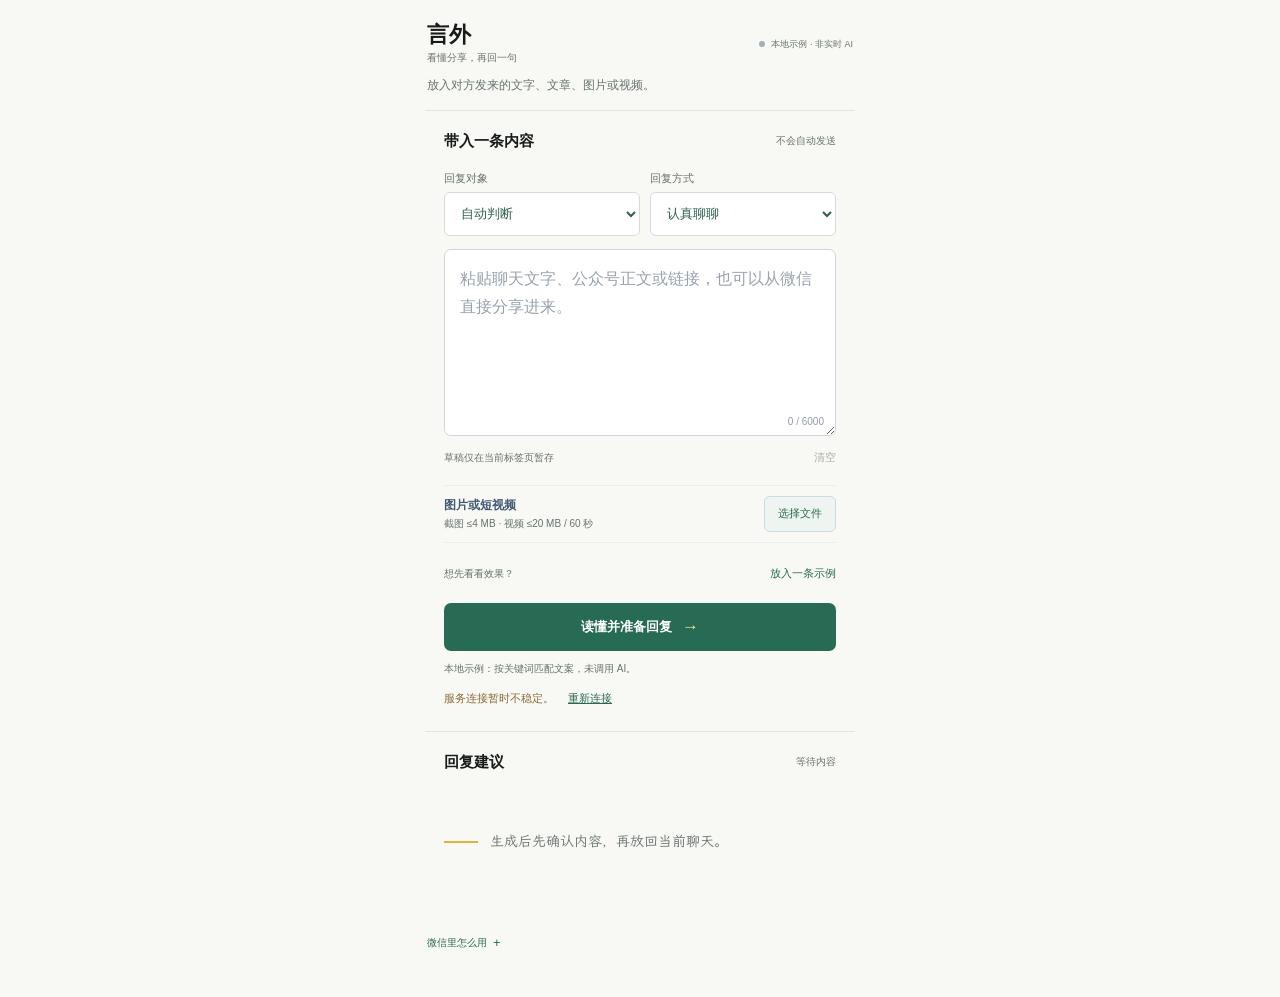
==== index.html @ ad481680 "Refresh public demo interface" ====
<!doctype html>
<html lang="zh-CN">
<head>
  <meta charset="utf-8">
  <meta name="viewport" content="width=device-width,initial-scale=1,viewport-fit=cover">
  <meta name="theme-color" content="#f8f8f4">
  <meta name="description" content="从微信分享文字、文章、图片或短视频，读懂内容，再写一段自然、有分寸的回复。">
  <title>言外 · 微信回复助手</title>
  <link rel="icon" href="data:image/svg+xml,%3Csvg xmlns='http://www.w3.org/2000/svg' viewBox='0 0 40 40'%3E%3Crect width='40' height='40' rx='8' fill='%23286b54'/%3E%3Cpath d='M8 9h24v17H19l-8 6v-6H8Z' fill='white'/%3E%3Cpath d='M13 14h14v2H13Zm0 6h9v2H13Z' fill='%23286b54'/%3E%3C/svg%3E">
  <link rel="stylesheet" href="./styles.css">
  <script src="./demo.js"></script>
  <script src="./app.js" defer></script>
</head>
<body>
  <a class="skip-link" href="#source-text">跳到内容输入</a>
  <main class="container">
    <section class="plugin-header" aria-labelledby="hero-title">
      <div class="brand">
        <div><h1 id="hero-title">言外</h1><p>看懂分享，再回一句</p></div>
      </div>
      <span id="mode-label"><i aria-hidden="true"></i>本地示例 · 非实时 AI</span>
    </section>
    <p class="plugin-lead">放入对方发来的文字、文章、图片或视频。</p>

    <ol class="workflow sr-only" aria-label="回复的三个步骤">
      <li id="step-input" aria-current="step"><span>1</span>放入内容</li>
      <li id="step-understand"><span>2</span>读懂重点</li>
      <li id="step-reply"><span>3</span>编辑发送</li>
    </ol>

    <section id="inbound-share" class="inbound-share" aria-labelledby="inbound-share-title" hidden>
      <div class="inbound-copy">
        <span class="inbound-kicker">来自系统分享</span>
        <h2 id="inbound-share-title">收到一段内容</h2>
        <p id="inbound-share-preview" class="inbound-preview"></p>
        <p id="inbound-share-note" class="inbound-note" role="status" aria-live="polite">尚未上传，也不会自动分析。</p>
      </div>
      <div class="inbound-actions">
        <button id="inbound-dismiss" type="button">保留当前内容</button>
        <button id="inbound-return" type="button">返回原应用</button>
        <button id="inbound-accept" class="inbound-primary" type="button">放入编辑区</button>
      </div>
    </section>

    <section class="workbench" aria-label="微信内容回复助手">
      <form id="translate-form" class="input-panel" novalidate>
        <div class="panel-heading">
          <div><span class="section-number">01</span><h2>带入一条内容</h2></div>
          <span class="tiny-label">不会自动发送</span>
        </div>

        <div class="preference-row">
          <label>回复对象
            <select id="recipient-select">
              <option value="auto">自动判断</option>
              <option value="mother">妈妈</option>
              <option value="father">爸爸</option>
              <option value="elder">其他长辈</option>
            </select>
          </label>
          <label>回复方式
            <select id="tone-select">
              <option value="warm">认真聊聊</option>
              <option value="brief">简短自然</option>
              <option value="boundary">温和有边界</option>
            </select>
          </label>
        </div>

        <label for="source-text" class="sr-only">微信中的文字、公众号正文或链接</label>
        <div class="source-wrap">
          <textarea id="source-text" rows="5" placeholder="粘贴聊天文字、公众号正文或链接，也可以从微信直接分享进来。" aria-describedby="source-counter"></textarea>
          <span id="source-counter" class="counter">0 / 6000</span>
        </div>
        <div class="draft-row"><span id="draft-status" role="status">草稿仅在当前标签页暂存</span><button id="clear-draft" type="button" disabled>清空</button></div>

        <div class="attachment-tools">
          <div><strong>图片或短视频</strong><span>截图 ≤4 MB · 视频 ≤20 MB / 60 秒</span></div>
          <label class="file-button" for="attachment-input">选择文件</label>
          <input id="attachment-input" type="file" accept="image/jpeg,image/png,image/webp,video/mp4,video/webm,video/quicktime,.jpg,.jpeg,.png,.webp,.mp4,.webm,.mov" aria-describedby="attachment-help">
          <p id="attachment-help" class="sr-only">可以选择一张图片，或一段 20 MB、60 秒以内的短视频。</p>
        </div>
        <div id="attachment-preview" class="attachment-preview" hidden>
          <div class="attachment-heading"><span id="attachment-name"></span><button id="remove-attachment" type="button" aria-label="移除附件">移除</button></div>
          <img id="attachment-image" alt="已选图片的本地预览" hidden>
          <video id="attachment-video" controls playsinline preload="metadata" aria-label="已选视频的本地预览" hidden></video>
          <p id="attachment-detail"></p>
        </div>
        <p id="media-note" class="media-note" role="status" hidden></p>

        <div class="example-row"><span>想先看看效果？</span><button id="try-example" type="button">放入一条示例</button></div>
        <div id="form-error" class="error-message" role="alert" hidden></div>
        <div class="generation-actions">
          <button id="translate-button" class="primary-button" type="submit"><span id="translate-button-text">读懂并准备回复</span><span aria-hidden="true">→</span></button>
          <button id="cancel-request" type="button" hidden>取消</button>
        </div>
        <p id="privacy-note" class="privacy-note">本地示例：按关键词匹配文案，未调用 AI。</p>
        <div id="mode-controls" class="mode-controls" hidden><label for="mode-select">生成方式</label><select id="mode-select"><option value="demo">本地示例</option><option value="live">真实 AI</option></select></div>
        <div id="init-error" class="connection-note" role="status" hidden><span>服务连接暂时不稳定。</span><button id="retry-init" type="button">重新连接</button></div>
      </form>

      <section id="result-card" class="output-panel" aria-labelledby="result-title" aria-busy="false">
        <div class="panel-heading">
          <div><span class="section-number">02</span><h2 id="result-title" tabindex="-1">回复建议</h2></div>
          <span id="result-status" class="tiny-label">等待内容</span>
        </div>
        <div id="empty-state" class="empty-state">
          <span class="empty-line" aria-hidden="true"></span>
          <p>生成后先确认内容，再放回当前聊天。</p>
        </div>
        <div id="loading-state" class="loading-state" role="status" hidden><span class="loading-dot" aria-hidden="true"></span><span id="loading-text">正在想一句合适的回应…</span></div>
        <div id="result-content" hidden>
          <div class="content-block"><h3>这段内容在说什么</h3><p id="content-summary"></p></div>
          <details id="content-evidence" class="content-evidence" hidden><summary>核对识别到的原文与画面</summary><div id="visual-evidence"><h4 id="visual-evidence-title">画面与文字</h4><p id="visual-summary"></p></div><div id="audio-evidence"><h4>视频中的话</h4><p id="audio-status"></p><p id="audio-transcript"></p></div><p id="evidence-coverage"></p></details>
          <div class="meaning-block"><h3>可能想和你聊什么</h3><ul id="possible-meanings"></ul><p class="tip-label">值得继续聊的方向</p><p id="reply-tip-text" class="reply-tip"></p></div>
          <div class="reply-label"><label for="reply-text">可以这样回</label><span>先改成自己的话</span></div>
          <textarea id="reply-text" rows="4" aria-label="可编辑的回复"></textarea>
          <div class="copy-row">
            <span id="copy-status" role="status"></span>
            <button id="wechat-reply" class="primary-button" type="button" aria-describedby="share-note" disabled hidden><span id="wechat-reply-text">去微信选人</span><span aria-hidden="true">↗</span></button>
            <button id="return-source" class="primary-button" type="button" hidden><span>复制并返回</span><span aria-hidden="true">↩</span></button>
            <button id="copy-reply" type="button" disabled><svg viewBox="0 0 18 18" aria-hidden="true"><rect x="6" y="5" width="9" height="11" rx="2"/><path d="M11 3H5a2 2 0 0 0-2 2v6"/></svg>复制回复</button>
            <button id="share-reply" type="button" aria-describedby="share-note" disabled hidden><svg viewBox="0 0 18 18" aria-hidden="true"><path d="M9 11V2m-3 3 3-3 3 3M4 8H3a1 1 0 0 0-1 1v6a1 1 0 0 0 1 1h12a1 1 0 0 0 1-1V9a1 1 0 0 0-1-1h-1"/></svg><span id="share-reply-text">系统分享</span></button>
          </div>
          <p id="share-note" class="share-note">当前浏览器不能直接选择微信联系人，可复制后回原聊天发送。</p>
          <p id="result-note" class="result-note"></p>
        </div>
        <div id="result-announcement" class="sr-only" aria-live="polite" aria-atomic="true"></div>
      </section>
    </section>

    <details id="wechat-guide" class="plugin-guide"><summary>微信里怎么用</summary><p>安卓可从微信的系统分享菜单或“处理所选文字”进入；也可粘贴文字、公众号正文，或选择保存的截图和短视频。生成后先确认和编辑，再复制返回原聊天。网页与个人主体不能自动读取好友、视频号卡片或代你发送。</p></details>
  </main>
</body>
</html>
---- styles.css ----
@font-face {
  font-family: WenKai;
  src: url('./assets/LXGWWenKai-Regular.woff2') format('woff2');
  font-display: swap;
}
@font-face {
  font-family: MaShan;
  src: url('./assets/MaShanZheng-Regular.woff2') format('woff2');
  font-display: swap;
}

:root {
  --paper: #ffffff;
  --canvas: #f8f8f4;
  --ink: #171c1a;
  --muted: #68746f;
  --blue: #286b54;
  --blue-soft: #eef5f1;
  --yellow: #e0b33d;
  --yellow-soft: #fff8e8;
  --coral: #c96f61;
  --line: #dfe5e1;
  --green: #286b54;
}

* { box-sizing: border-box; }
[hidden] { display: none !important; }
html { scroll-behavior: smooth; }
body {
  margin: 0;
  min-width: 320px;
  min-height: 100vh;
  background: var(--canvas);
  color: var(--ink);
  font-family: -apple-system, BlinkMacSystemFont, "Segoe UI", "PingFang SC", "Microsoft YaHei", sans-serif;
  letter-spacing: 0;
  -webkit-font-smoothing: antialiased;
}
button, select, textarea, input { font: inherit; }
button { border: 0; cursor: pointer; }
button:disabled, select:disabled, input:disabled { cursor: not-allowed; opacity: .55; }
a { color: inherit; }
p, h1, h2, h3, h4 { margin: 0; }
textarea { border: 0; }

.container { width: calc(100% - 24px); max-width: 430px; margin: 0 auto; padding: 18px 0 32px; }
.plugin-header {
  min-height: 58px;
  display: flex;
  align-items: center;
  justify-content: space-between;
  padding: 4px 2px 10px;
}
.brand {
  display: flex;
  align-items: center;
  color: var(--ink);
}
.brand h1 { font-size: 22px; line-height: 1; }
.brand p { margin-top: 5px; color: var(--muted); font-size: 10px; }
.plugin-lead { margin: 0 2px 14px; color: var(--muted); font-size: 12px; line-height: 1.65; }

.inbound-share {
  margin: 14px 0;
  padding: 16px;
  display: flex;
  align-items: center;
  justify-content: space-between;
  border: 1px solid #d7e0ec;
  border-left: 4px solid var(--yellow);
  border-radius: 7px;
  background: var(--paper);
}
.inbound-copy { min-width: 0; }
.inbound-kicker { color: var(--blue); font-size: 10px; font-weight: 600; }
.inbound-share h2 { margin-top: 3px; font: 400 18px/1.4 WenKai, sans-serif; }
.inbound-preview { margin-top: 5px; color: #52657c; font-size: 12px; line-height: 1.7; overflow-wrap: anywhere; display: -webkit-box; -webkit-box-orient: vertical; -webkit-line-clamp: 2; overflow: hidden; }
.inbound-note { margin-top: 3px; color: var(--muted); font-size: 10px; }
.inbound-actions { flex-shrink: 0; margin-left: 18px; display: flex; }
.inbound-actions button { min-height: 38px; padding: 0 11px; border: 1px solid #d8e0e8; border-radius: 6px; background: #fff; color: #587093; font-size: 11px; }
.inbound-actions button + button { margin-left: 7px; }
.inbound-actions .inbound-primary { border-color: var(--blue); background: var(--blue); color: #fff; }

.workbench { background: transparent; border-top: 1px solid var(--line); }
.input-panel, .output-panel { padding: 21px 19px; }
.output-panel { border-top: 1px solid var(--line); background: transparent; }
.panel-heading { display: flex; align-items: center; justify-content: space-between; margin-bottom: 20px; }
.panel-heading > div { display: flex; align-items: center; }
.section-number { display: none; }
.panel-heading h2 { color: var(--ink); font-size: 15px; font-weight: 700; }
.panel-heading h2:focus { outline: none; }
.tiny-label { color: var(--muted); font-size: 10px; }

.preference-row { margin-bottom: 13px; display: grid; grid-template-columns: 1fr 1fr; }
.preference-row label { color: var(--muted); font-size: 11px; }
.preference-row label + label { margin-left: 10px; }
select {
  width: 100%;
  min-height: 44px;
  margin-top: 6px;
  padding: 0 32px 0 12px;
  border: 1px solid #d4ded8;
  border-radius: 6px;
  background: #fff;
  color: #315e4e;
  font-size: 13px;
}
select:focus-visible, textarea:focus-visible, button:focus-visible, input:focus-visible, summary:focus-visible { outline: 3px solid #bed1ee; outline-offset: 2px; }

.source-wrap { position: relative; border: 1px solid #cfd9d4; border-radius: 7px; background: #fff; transition: border-color .16s, box-shadow .16s; }
.source-wrap:focus-within { border-color: #79a190; box-shadow: 0 0 0 3px #edf4f0; }
textarea { display: block; width: 100%; color: #1d2924; line-height: 1.75; font-size: 16px; resize: vertical; }
#source-text { min-height: 142px; padding: 15px 15px 30px; border-radius: 7px; background: transparent; }
textarea::placeholder { color: #98a2af; opacity: 1; }
#source-text:focus { outline: none; }
.source-wrap.invalid { border-color: #c96d61; }
.counter { position: absolute; right: 11px; bottom: 8px; color: #929ca8; font-size: 10px; font-variant-numeric: tabular-nums; pointer-events: none; }
.counter.over-limit { color: #b34f43; }
.draft-row { min-height: 30px; display: flex; align-items: center; justify-content: space-between; color: var(--muted); font-size: 10px; }
#clear-draft { min-height: 44px; padding: 5px 0 5px 12px; background: transparent; color: var(--muted); font-size: 11px; }

.attachment-tools { min-height: 58px; margin: 5px 0 9px; padding: 9px 0; display: flex; align-items: center; border-top: 1px solid #eceff1; border-bottom: 1px solid #eceff1; }
.attachment-tools > div { flex: 1; min-width: 0; }
.attachment-tools strong { display: block; color: #425a76; font-size: 12px; font-weight: 600; }
.attachment-tools span { display: block; margin-top: 3px; color: var(--muted); font-size: 10px; }
.file-button { flex-shrink: 0; min-height: 36px; padding: 0 13px; display: inline-flex; align-items: center; border: 1px solid #cfd9e4; border-radius: 6px; background: var(--blue-soft); color: var(--blue); font-size: 11px; cursor: pointer; }
#attachment-input { display: none; }
.attachment-preview { margin: 12px 0; padding: 10px; border: 1px solid var(--line); border-radius: 7px; background: #f9fafb; }
.attachment-heading { min-height: 30px; display: flex; align-items: center; }
#attachment-name { flex: 1; min-width: 0; font-size: 12px; overflow-wrap: anywhere; }
#remove-attachment { min-height: 44px; flex-shrink: 0; margin-left: 12px; padding: 5px; background: transparent; color: var(--muted); font-size: 11px; }
#attachment-image, #attachment-video { display: block; width: 100%; max-height: 260px; object-fit: contain; border-radius: 4px; background: #edf0f2; }
#attachment-detail { margin-top: 5px; color: var(--muted); font-size: 10px; }
.media-note { margin: 8px 0; padding: 9px 11px; border-left: 3px solid var(--yellow); background: var(--yellow-soft); color: #765f2d; font-size: 11px; line-height: 1.7; }
.example-row { min-height: 32px; margin-bottom: 7px; display: flex; align-items: center; justify-content: space-between; color: var(--muted); font-size: 10px; }
#try-example { min-height: 44px; padding: 6px 0 6px 12px; background: transparent; color: var(--blue); font-size: 11px; }
.error-message { margin-bottom: 10px; padding: 10px 12px; border-left: 3px solid var(--coral); background: #fff1ed; color: #9d493d; font-size: 12px; line-height: 1.6; }
.generation-actions { display: flex; }
.generation-actions .primary-button { flex: 1; }
.primary-button { min-height: 48px; display: inline-flex; align-items: center; justify-content: center; border-radius: 7px; background: var(--blue); color: #fff; font-size: 13px; font-weight: 600; }
.primary-button:hover:not(:disabled) { background: #205b47; }
.primary-button > span:last-child { margin-left: 10px; color: #ffe293; font-size: 17px; }
#cancel-request { flex-shrink: 0; margin-left: 8px; padding: 0 14px; border: 1px solid #d9e0e8; border-radius: 6px; background: #f1f4f7; color: #596e86; font-size: 11px; }
.privacy-note { margin-top: 9px; color: var(--muted); font-size: 10px; line-height: 1.7; }
.mode-controls { margin-top: 10px; display: flex; align-items: center; justify-content: space-between; color: var(--muted); font-size: 11px; }
.mode-controls select { width: 148px; margin: 0; }
.connection-note { margin-top: 10px; display: flex; align-items: center; color: #8a6a35; font-size: 11px; }
.connection-note button { margin-left: 10px; padding: 4px; background: transparent; color: var(--blue); text-decoration: underline; }

.empty-state { min-height: 100px; display: flex; align-items: center; color: var(--muted); }
.empty-line { width: 34px; height: 2px; margin-right: 12px; background: var(--yellow); }
.empty-state p { font: 400 14px/1.7 WenKai, sans-serif; }
.loading-state { min-height: 72px; display: flex; align-items: center; color: var(--muted); font-size: 12px; }
.loading-dot { width: 8px; height: 8px; margin-right: 9px; border-radius: 50%; background: var(--yellow); animation: breathe 1.1s ease infinite; }
.content-block { margin-bottom: 16px; padding: 14px 15px; border-left: 3px solid #a9bdd9; background: var(--blue-soft); }
.content-block h3, .meaning-block h3 { margin-bottom: 7px; color: #516780; font-size: 11px; font-weight: 600; }
#content-summary { font-size: 14px; line-height: 1.8; white-space: pre-wrap; overflow-wrap: anywhere; }
.content-evidence { margin: -2px 0 17px; color: #5e7188; font-size: 11px; }
.content-evidence summary { min-height: 40px; display: flex; align-items: center; color: var(--blue); cursor: pointer; }
.content-evidence summary:before { content: "+"; width: 18px; margin-right: 4px; font-size: 15px; }
.content-evidence[open] summary:before { content: "−"; }
.content-evidence h4 { margin: 8px 0 4px; color: var(--muted); font-size: 10px; font-weight: 600; }
.content-evidence p { white-space: pre-wrap; overflow-wrap: anywhere; line-height: 1.8; }
#visual-summary, #audio-transcript { max-height: 260px; overflow: auto; }
#audio-status, #evidence-coverage { color: var(--muted); font-size: 10px; }
#evidence-coverage { margin-top: 7px; }
.meaning-block { margin-bottom: 20px; }
.meaning-block ul { margin: 0; padding-left: 17px; color: #4d627a; font-size: 13px; line-height: 1.85; }
.meaning-block li + li { margin-top: 3px; }
.meaning-block li::marker { color: var(--coral); }
.tip-label { margin-top: 13px; color: #8b6a31; font-size: 10px; font-weight: 600; }
.reply-tip { margin-top: 4px; color: var(--muted); font-size: 11px; line-height: 1.7; }
.reply-label { margin-bottom: 8px; display: flex; align-items: center; justify-content: space-between; }
.reply-label label { color: #355477; font-size: 13px; font-weight: 650; }
.reply-label span { color: var(--muted); font-size: 10px; }
#result-content:not([hidden]) { display: flex; flex-direction: column; }
.reply-label { order: 1; }
#reply-text { order: 2; min-height: 126px; padding: 14px 15px; border: 1px solid #9fbbae; border-radius: 7px; background: #fff; }
.copy-row { order: 3; }
.share-note { order: 4; }
.content-block { order: 5; margin-top: 22px; }
.content-evidence { order: 6; }
.meaning-block { order: 7; }
.result-note { order: 8; }
.copy-row { margin-top: 11px; display: flex; flex-wrap: wrap; justify-content: flex-end; }
.copy-row button + button { margin-left: 8px; }
.copy-row .primary-button { flex-basis: 100%; margin-bottom: 8px; }
.copy-row .primary-button > span { color: inherit; font-size: 12px; }
#copy-status { flex-basis: 100%; margin-bottom: 7px; color: var(--green); font-size: 10px; line-height: 1.6; overflow-wrap: anywhere; }
#copy-status:empty { display: none; }
#copy-reply, #share-reply { min-height: 44px; padding: 0 14px; display: inline-flex; align-items: center; justify-content: center; border: 1px solid #d3dce6; border-radius: 6px; font-size: 11px; }
#copy-reply { border-color: #ead189; background: #ffe7a2; color: #604b1e; }
#share-reply { background: #f2f6fb; color: var(--blue); }
#copy-reply svg, #share-reply svg { width: 16px; height: 16px; margin-right: 7px; fill: none; stroke: currentColor; stroke-width: 1.3; }
.share-note { margin-top: 9px; color: var(--muted); font-size: 10px; line-height: 1.7; }
.result-note { margin-top: 11px; padding-top: 10px; border-top: 1px solid #e8ebee; color: var(--muted); font-size: 10px; line-height: 1.7; }

#mode-label { min-height: 34px; display: inline-flex; align-items: center; margin-left: 12px; color: var(--muted); font-size: 9px; white-space: nowrap; }
#mode-label i { width: 6px; height: 6px; margin-right: 6px; border-radius: 50%; background: #a5b0b6; }
.plugin-guide { margin: 8px 2px 0; color: var(--muted); font-size: 10px; }
#wechat-guide summary { min-height: 44px; display: flex; align-items: center; color: var(--blue); cursor: pointer; list-style: none; }
#wechat-guide summary:after { content: "+"; margin-left: 6px; font-size: 13px; }
#wechat-guide[open] summary:after { content: "−"; }
#wechat-guide p { padding: 0 0 8px; line-height: 1.8; }
summary::-webkit-details-marker { display: none; }

.skip-link { position: fixed; top: -80px; left: 14px; z-index: 20; padding: 10px 14px; border-radius: 6px; background: var(--blue); color: #fff; text-decoration: none; }
.skip-link:focus { top: 12px; }
.sr-only { position: absolute; width: 1px; height: 1px; padding: 0; margin: -1px; overflow: hidden; clip: rect(0,0,0,0); border: 0; white-space: nowrap; }

body[data-host="android"] { background: var(--paper); }
body[data-host="android"] .workflow,
body[data-host="android"] .draft-row,
body[data-host="android"] .example-row,
body[data-host="android"] .preference-row,
body[data-host="android"] .mode-controls,
body[data-host="android"] .empty-state { display: none; }
body[data-host="android"] main.container { width: 100%; max-width: 430px; padding: 8px 10px 24px; }
body[data-host="android"] .workbench { border: 0; border-radius: 0; }
body[data-host="android"] .input-panel,
body[data-host="android"] .output-panel { padding: 17px 12px; }
body[data-host="android"] .inbound-share { margin: 0 0 8px; }
body[data-host="android"] #source-text { min-height: 104px; }
body[data-host="android"] .attachment-tools { margin-top: 8px; }
body[data-host="android"] .privacy-note { margin-top: 7px; }

@keyframes breathe { 50% { opacity: .35; transform: scale(.8); } }

@media (max-width: 650px) {
  .container { width: calc(100% - 24px); }
  .brand-seal { width: 31px; height: 31px; font-size: 19px; }
  .inbound-share { align-items: stretch; flex-direction: column; }
  .inbound-actions { margin: 12px 0 0; display: grid; grid-template-columns: 1fr 1fr; }
  .inbound-actions button + button { margin-left: 7px; }
  .inbound-actions .inbound-primary { grid-column: 1 / -1; grid-row: 1; margin: 0 0 7px; }
  .panel-heading { margin-bottom: 16px; }
  .preference-row label + label { margin-left: 8px; }
  .attachment-tools span { max-width: 210px; }
  .empty-state { min-height: 82px; }
  body[data-host="android"] .generation-actions,
  body[data-host="android"] .copy-row {
    position: sticky;
    bottom: 0;
    z-index: 4;
    margin-right: -2px;
    margin-left: -2px;
    padding: 9px 2px calc(10px + env(safe-area-inset-bottom));
    border-top: 1px solid #e9ecef;
    background: var(--paper);
  }
  body[data-host="android"] .copy-row { background: #fbfcfe; }
}

@media (max-width: 420px) {
  .preference-row { grid-template-columns: 1fr; }
  .preference-row label + label { margin: 8px 0 0; }
}

@media (max-width: 360px) {
  .container { width: calc(100% - 18px); }
  .input-panel, .output-panel { padding: 18px 14px; }
  .tiny-label { display: none; }
  .attachment-tools span { max-width: 185px; }
}

@media (prefers-reduced-motion: reduce) {
  html { scroll-behavior: auto; }
  *, *:before, *:after { animation: none !important; transition: none !important; }
}
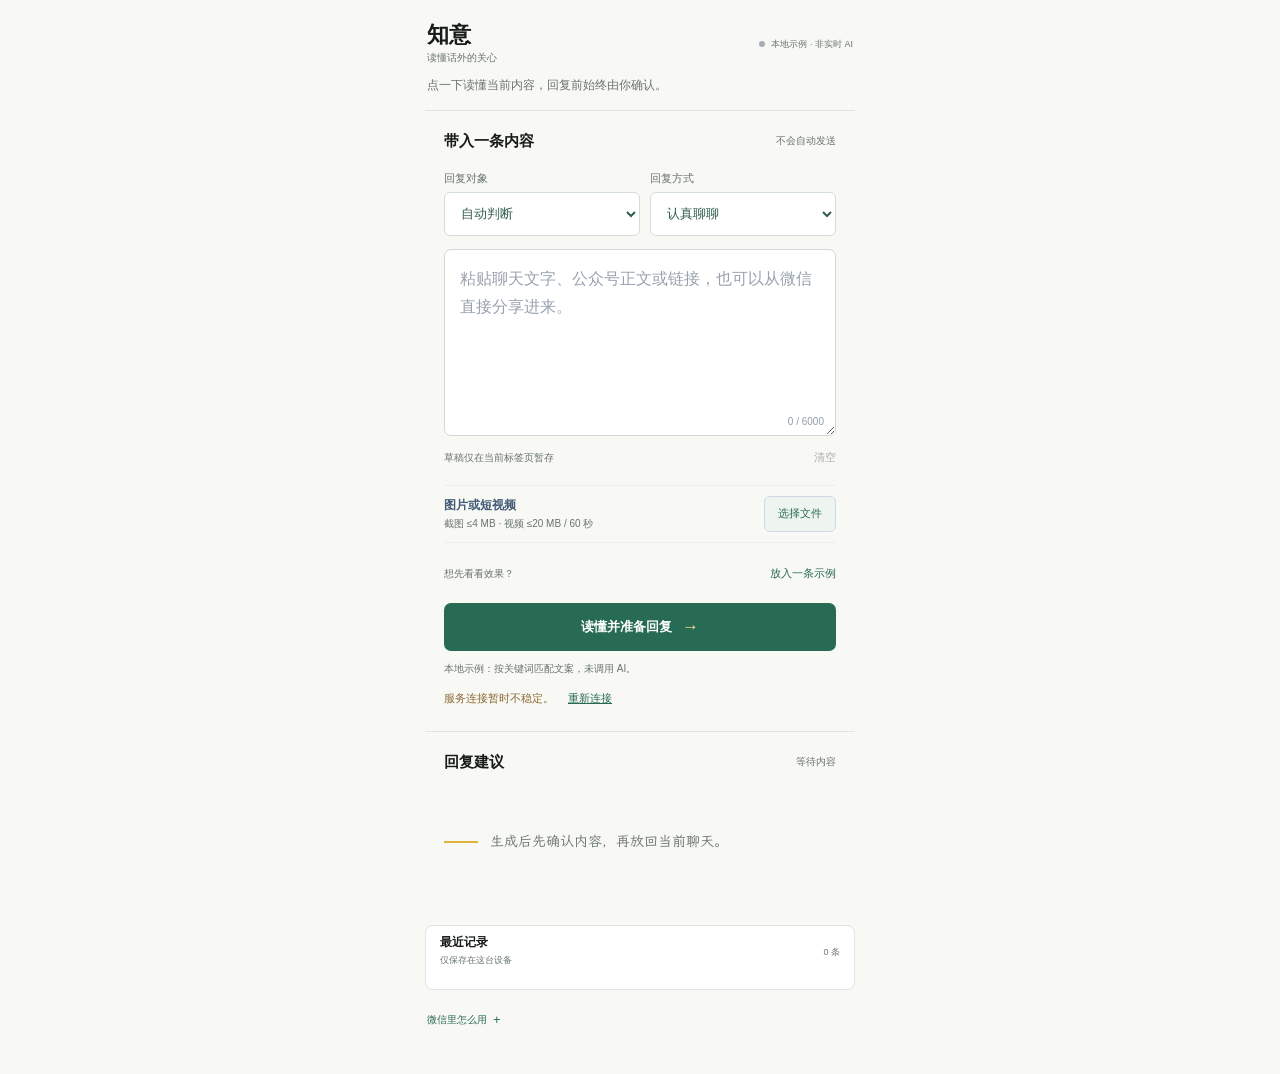
==== commit f6368b80: "Update public demo for 知意" ====
--- a/index.html
+++ b/index.html
@@ -5,10 +5,11 @@
   <meta name="viewport" content="width=device-width,initial-scale=1,viewport-fit=cover">
   <meta name="theme-color" content="#f8f8f4">
   <meta name="description" content="从微信分享文字、文章、图片或短视频，读懂内容，再写一段自然、有分寸的回复。">
-  <title>言外 · 微信回复助手</title>
+  <title>知意 · 微信沟通助手</title>
   <link rel="icon" href="data:image/svg+xml,%3Csvg xmlns='http://www.w3.org/2000/svg' viewBox='0 0 40 40'%3E%3Crect width='40' height='40' rx='8' fill='%23286b54'/%3E%3Cpath d='M8 9h24v17H19l-8 6v-6H8Z' fill='white'/%3E%3Cpath d='M13 14h14v2H13Zm0 6h9v2H13Z' fill='%23286b54'/%3E%3C/svg%3E">
   <link rel="stylesheet" href="./styles.css">
   <script src="./demo.js"></script>
+  <script src="./history.js"></script>
   <script src="./app.js" defer></script>
 </head>
 <body>
@@ -16,11 +17,11 @@
   <main class="container">
     <section class="plugin-header" aria-labelledby="hero-title">
       <div class="brand">
-        <div><h1 id="hero-title">言外</h1><p>看懂分享，再回一句</p></div>
+        <div><h1 id="hero-title">知意</h1><p>读懂话外的关心</p></div>
       </div>
       <span id="mode-label"><i aria-hidden="true"></i>本地示例 · 非实时 AI</span>
     </section>
-    <p class="plugin-lead">放入对方发来的文字、文章、图片或视频。</p>
+    <p class="plugin-lead">点一下读懂当前内容，回复前始终由你确认。</p>
 
     <ol class="workflow sr-only" aria-label="回复的三个步骤">
       <li id="step-input" aria-current="step"><span>1</span>放入内容</li>
@@ -129,6 +130,13 @@
       </section>
     </section>
 
+    <details id="history-panel" class="history-panel">
+      <summary><span><strong>最近记录</strong><small>仅保存在这台设备</small></span><span id="history-count">0 条</span></summary>
+      <p id="history-empty" class="history-empty">生成回复后会保留最近 20 条；不保存附件、截图或识别全文。</p>
+      <ol id="history-list" class="history-list"></ol>
+      <button id="clear-history" class="clear-history" type="button" disabled>清空记录</button>
+    </details>
+
     <details id="wechat-guide" class="plugin-guide"><summary>微信里怎么用</summary><p>安卓可从微信的系统分享菜单或“处理所选文字”进入；也可粘贴文字、公众号正文，或选择保存的截图和短视频。生成后先确认和编辑，再复制返回原聊天。网页与个人主体不能自动读取好友、视频号卡片或代你发送。</p></details>
   </main>
 </body>
--- a/styles.css
+++ b/styles.css
@@ -195,6 +195,20 @@
 .share-note { margin-top: 9px; color: var(--muted); font-size: 10px; line-height: 1.7; }
 .result-note { margin-top: 11px; padding-top: 10px; border-top: 1px solid #e8ebee; color: var(--muted); font-size: 10px; line-height: 1.7; }
 
+.history-panel { margin-top: 12px; padding: 0 14px 13px; border: 1px solid var(--line); border-radius: 8px; background: #fff; }
+.history-panel summary { min-height: 50px; display: flex; align-items: center; justify-content: space-between; color: var(--ink); cursor: pointer; list-style: none; }
+.history-panel summary > span:first-child { display: flex; flex-direction: column; }
+.history-panel summary strong { font-size: 12px; }
+.history-panel summary small, #history-count { margin-top: 3px; color: var(--muted); font-size: 9px; }
+.history-empty { padding: 3px 0 10px; color: var(--muted); font-size: 10px; line-height: 1.7; }
+.history-list { padding: 0; list-style: none; }
+.history-item { padding: 10px 0; border-top: 1px solid #edf0f2; }
+.history-meta { display: flex; justify-content: space-between; color: var(--muted); font-size: 9px; }
+.history-source { margin: 5px 0 3px; color: var(--ink); font-size: 11px; line-height: 1.55; }
+.history-reply { color: var(--muted); font-size: 10px; line-height: 1.55; }
+.history-open, .clear-history { min-height: 38px; margin-top: 8px; padding: 0 12px; border: 1px solid #d3dce6; border-radius: 6px; background: #f7f9fb; color: var(--blue); font-size: 10px; }
+.clear-history { color: var(--muted); }
+
 #mode-label { min-height: 34px; display: inline-flex; align-items: center; margin-left: 12px; color: var(--muted); font-size: 9px; white-space: nowrap; }
 #mode-label i { width: 6px; height: 6px; margin-right: 6px; border-radius: 50%; background: #a5b0b6; }
 .plugin-guide { margin: 8px 2px 0; color: var(--muted); font-size: 10px; }
@@ -223,6 +237,7 @@
 body[data-host="android"] #source-text { min-height: 104px; }
 body[data-host="android"] .attachment-tools { margin-top: 8px; }
 body[data-host="android"] .privacy-note { margin-top: 7px; }
+body[data-host="android"] .history-panel { margin: 8px 0 0; }
 
 @keyframes breathe { 50% { opacity: .35; transform: scale(.8); } }
 
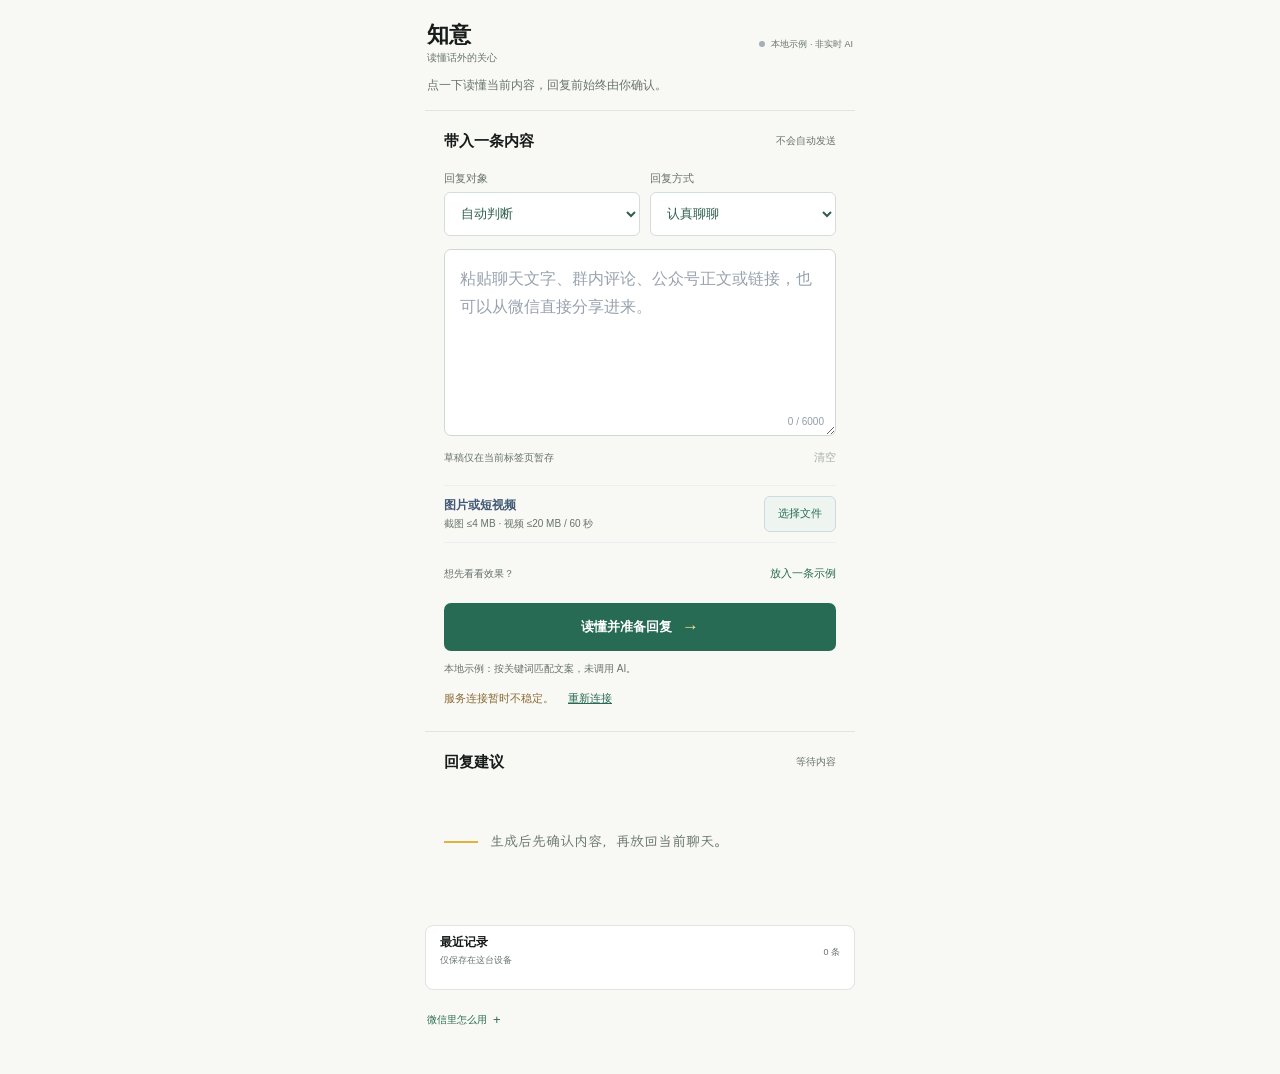
==== commit b1d37b9f: "Mention group context in demo input" ====
--- a/index.html
+++ b/index.html
@@ -70,7 +70,7 @@
 
         <label for="source-text" class="sr-only">微信中的文字、公众号正文或链接</label>
         <div class="source-wrap">
-          <textarea id="source-text" rows="5" placeholder="粘贴聊天文字、公众号正文或链接，也可以从微信直接分享进来。" aria-describedby="source-counter"></textarea>
+          <textarea id="source-text" rows="5" placeholder="粘贴聊天文字、群内评论、公众号正文或链接，也可以从微信直接分享进来。" aria-describedby="source-counter"></textarea>
           <span id="source-counter" class="counter">0 / 6000</span>
         </div>
         <div class="draft-row"><span id="draft-status" role="status">草稿仅在当前标签页暂存</span><button id="clear-draft" type="button" disabled>清空</button></div>
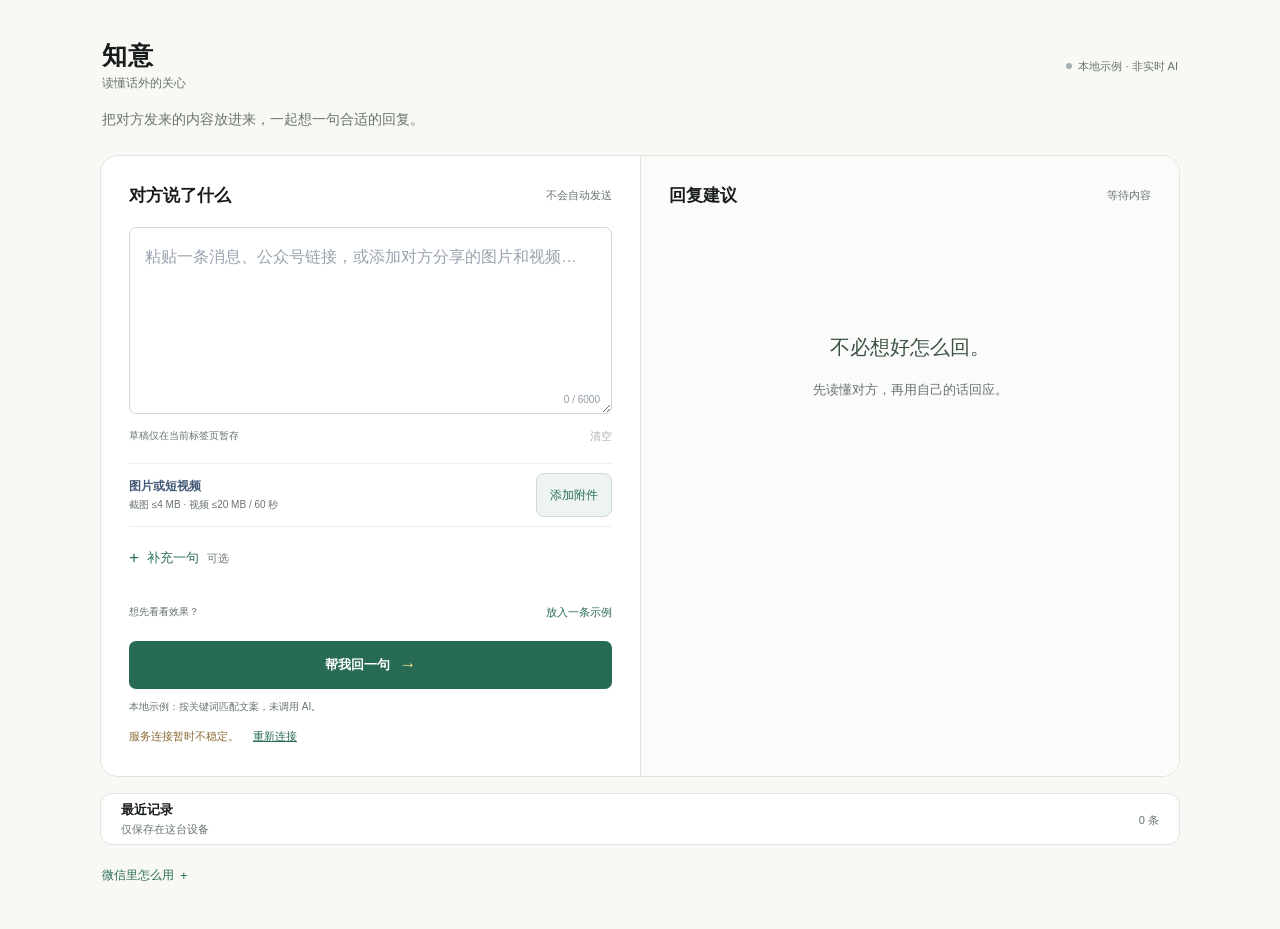
==== commit 6ad06ed8: "Simplify replies and adapt the workspace to desktop and mobile" ====
--- a/index.html
+++ b/index.html
@@ -21,7 +21,7 @@
       </div>
       <span id="mode-label"><i aria-hidden="true"></i>本地示例 · 非实时 AI</span>
     </section>
-    <p class="plugin-lead">点一下读懂当前内容，回复前始终由你确认。</p>
+    <p class="plugin-lead">把对方发来的内容放进来，一起想一句合适的回复。</p>
 
     <ol class="workflow sr-only" aria-label="回复的三个步骤">
       <li id="step-input" aria-current="step"><span>1</span>放入内容</li>
@@ -46,38 +46,20 @@
     <section class="workbench" aria-label="微信内容回复助手">
       <form id="translate-form" class="input-panel" novalidate>
         <div class="panel-heading">
-          <div><span class="section-number">01</span><h2>带入一条内容</h2></div>
+          <div><span class="section-number">01</span><h2>对方说了什么</h2></div>
           <span class="tiny-label">不会自动发送</span>
-        </div>
-
-        <div class="preference-row">
-          <label>回复对象
-            <select id="recipient-select">
-              <option value="auto">自动判断</option>
-              <option value="mother">妈妈</option>
-              <option value="father">爸爸</option>
-              <option value="elder">其他长辈</option>
-            </select>
-          </label>
-          <label>回复方式
-            <select id="tone-select">
-              <option value="warm">认真聊聊</option>
-              <option value="brief">简短自然</option>
-              <option value="boundary">温和有边界</option>
-            </select>
-          </label>
         </div>
 
         <label for="source-text" class="sr-only">微信中的文字、公众号正文或链接</label>
         <div class="source-wrap">
-          <textarea id="source-text" rows="5" placeholder="粘贴聊天文字、群内评论、公众号正文或链接，也可以从微信直接分享进来。" aria-describedby="source-counter"></textarea>
+          <textarea id="source-text" rows="5" placeholder="粘贴一条消息、公众号链接，或添加对方分享的图片和视频…" aria-describedby="source-counter"></textarea>
           <span id="source-counter" class="counter">0 / 6000</span>
         </div>
         <div class="draft-row"><span id="draft-status" role="status">草稿仅在当前标签页暂存</span><button id="clear-draft" type="button" disabled>清空</button></div>
 
         <div class="attachment-tools">
           <div><strong>图片或短视频</strong><span>截图 ≤4 MB · 视频 ≤20 MB / 60 秒</span></div>
-          <label class="file-button" for="attachment-input">选择文件</label>
+          <button class="file-button" id="choose-attachment" type="button">添加附件</button>
           <input id="attachment-input" type="file" accept="image/jpeg,image/png,image/webp,video/mp4,video/webm,video/quicktime,.jpg,.jpeg,.png,.webp,.mp4,.webm,.mov" aria-describedby="attachment-help">
           <p id="attachment-help" class="sr-only">可以选择一张图片，或一段 20 MB、60 秒以内的短视频。</p>
         </div>
@@ -89,10 +71,17 @@
         </div>
         <p id="media-note" class="media-note" role="status" hidden></p>
 
+        <details id="context-panel" class="context-panel">
+          <summary>补充一句<span>可选</span></summary>
+          <label class="sr-only" for="reply-context">补充关系、近况或表达偏好</label>
+          <textarea id="reply-context" rows="2" maxlength="400" placeholder="比如：这是妈妈发来的，回短一点。或：这周没空，想婉拒。" aria-describedby="context-help context-counter"></textarea>
+          <div class="context-footer"><p id="context-help">不用选分类，直接说你的想法。</p><span id="context-counter">0 / 200</span></div>
+        </details>
+
         <div class="example-row"><span>想先看看效果？</span><button id="try-example" type="button">放入一条示例</button></div>
         <div id="form-error" class="error-message" role="alert" hidden></div>
         <div class="generation-actions">
-          <button id="translate-button" class="primary-button" type="submit"><span id="translate-button-text">读懂并准备回复</span><span aria-hidden="true">→</span></button>
+          <button id="translate-button" class="primary-button" type="submit"><span id="translate-button-text">帮我回一句</span><span aria-hidden="true">→</span></button>
           <button id="cancel-request" type="button" hidden>取消</button>
         </div>
         <p id="privacy-note" class="privacy-note">本地示例：按关键词匹配文案，未调用 AI。</p>
@@ -106,18 +95,21 @@
           <span id="result-status" class="tiny-label">等待内容</span>
         </div>
         <div id="empty-state" class="empty-state">
-          <span class="empty-line" aria-hidden="true"></span>
-          <p>生成后先确认内容，再放回当前聊天。</p>
+          <p>不必想好怎么回。<br><span>先读懂对方，再用自己的话回应。</span></p>
         </div>
         <div id="loading-state" class="loading-state" role="status" hidden><span class="loading-dot" aria-hidden="true"></span><span id="loading-text">正在想一句合适的回应…</span></div>
         <div id="result-content" hidden>
+          <details id="analysis-panel" class="analysis-panel"><summary>看看为什么这样回</summary>
           <div class="content-block"><h3>这段内容在说什么</h3><p id="content-summary"></p></div>
           <details id="content-evidence" class="content-evidence" hidden><summary>核对识别到的原文与画面</summary><div id="visual-evidence"><h4 id="visual-evidence-title">画面与文字</h4><p id="visual-summary"></p></div><div id="audio-evidence"><h4>视频中的话</h4><p id="audio-status"></p><p id="audio-transcript"></p></div><p id="evidence-coverage"></p></details>
           <div class="meaning-block"><h3>可能想和你聊什么</h3><ul id="possible-meanings"></ul><p class="tip-label">值得继续聊的方向</p><p id="reply-tip-text" class="reply-tip"></p></div>
+          </details>
           <div class="reply-label"><label for="reply-text">可以这样回</label><span>先改成自己的话</span></div>
           <textarea id="reply-text" rows="4" aria-label="可编辑的回复"></textarea>
+          <p id="result-error" class="error-message" role="alert" hidden></p>
           <div class="copy-row">
             <span id="copy-status" role="status"></span>
+            <button id="regenerate-reply" type="button">换一句</button>
             <button id="wechat-reply" class="primary-button" type="button" aria-describedby="share-note" disabled hidden><span id="wechat-reply-text">去微信选人</span><span aria-hidden="true">↗</span></button>
             <button id="return-source" class="primary-button" type="button" hidden><span>复制并返回</span><span aria-hidden="true">↩</span></button>
             <button id="copy-reply" type="button" disabled><svg viewBox="0 0 18 18" aria-hidden="true"><rect x="6" y="5" width="9" height="11" rx="2"/><path d="M11 3H5a2 2 0 0 0-2 2v6"/></svg>复制回复</button>
--- a/styles.css
+++ b/styles.css
@@ -1,14 +1,3 @@
-@font-face {
-  font-family: WenKai;
-  src: url('./assets/LXGWWenKai-Regular.woff2') format('woff2');
-  font-display: swap;
-}
-@font-face {
-  font-family: MaShan;
-  src: url('./assets/MaShanZheng-Regular.woff2') format('woff2');
-  font-display: swap;
-}
-
 :root {
   --paper: #ffffff;
   --canvas: #f8f8f4;
@@ -43,7 +32,7 @@
 p, h1, h2, h3, h4 { margin: 0; }
 textarea { border: 0; }
 
-.container { width: calc(100% - 24px); max-width: 430px; margin: 0 auto; padding: 18px 0 32px; }
+.container { width: calc(100% - 64px); max-width: 1080px; margin: 0 auto; padding: 36px 0 32px; }
 .plugin-header {
   min-height: 58px;
   display: flex;
@@ -56,9 +45,9 @@
   align-items: center;
   color: var(--ink);
 }
-.brand h1 { font-size: 22px; line-height: 1; }
-.brand p { margin-top: 5px; color: var(--muted); font-size: 10px; }
-.plugin-lead { margin: 0 2px 14px; color: var(--muted); font-size: 12px; line-height: 1.65; }
+.brand h1 { font-size: 25px; line-height: 1.2; letter-spacing: .04em; }
+.brand p { margin-top: 5px; color: var(--muted); font-size: 12px; }
+.plugin-lead { margin: 6px 2px 24px; color: var(--muted); font-size: 14px; line-height: 1.65; }
 
 .inbound-share {
   margin: 14px 0;
@@ -73,27 +62,34 @@
 }
 .inbound-copy { min-width: 0; }
 .inbound-kicker { color: var(--blue); font-size: 10px; font-weight: 600; }
-.inbound-share h2 { margin-top: 3px; font: 400 18px/1.4 WenKai, sans-serif; }
+.inbound-share h2 { margin-top: 3px; font-size: 18px; line-height: 1.4; }
 .inbound-preview { margin-top: 5px; color: #52657c; font-size: 12px; line-height: 1.7; overflow-wrap: anywhere; display: -webkit-box; -webkit-box-orient: vertical; -webkit-line-clamp: 2; overflow: hidden; }
 .inbound-note { margin-top: 3px; color: var(--muted); font-size: 10px; }
 .inbound-actions { flex-shrink: 0; margin-left: 18px; display: flex; }
-.inbound-actions button { min-height: 38px; padding: 0 11px; border: 1px solid #d8e0e8; border-radius: 6px; background: #fff; color: #587093; font-size: 11px; }
+.inbound-actions button { min-height: 44px; padding: 0 11px; border: 1px solid #d8e0e8; border-radius: 6px; background: #fff; color: #587093; font-size: 12px; }
 .inbound-actions button + button { margin-left: 7px; }
 .inbound-actions .inbound-primary { border-color: var(--blue); background: var(--blue); color: #fff; }
 
-.workbench { background: transparent; border-top: 1px solid var(--line); }
-.input-panel, .output-panel { padding: 21px 19px; }
-.output-panel { border-top: 1px solid var(--line); background: transparent; }
+.workbench { display: grid; grid-template-columns: minmax(0,1fr) minmax(0,1fr); background: var(--paper); border: 1px solid var(--line); border-radius: 18px; overflow: clip; }
+.input-panel, .output-panel { min-width: 0; padding: 28px; }
+.output-panel { border-left: 1px solid var(--line); background: #fbfcfa; }
 .panel-heading { display: flex; align-items: center; justify-content: space-between; margin-bottom: 20px; }
 .panel-heading > div { display: flex; align-items: center; }
 .section-number { display: none; }
-.panel-heading h2 { color: var(--ink); font-size: 15px; font-weight: 700; }
+.panel-heading h2 { color: var(--ink); font-size: 17px; font-weight: 650; }
 .panel-heading h2:focus { outline: none; }
-.tiny-label { color: var(--muted); font-size: 10px; }
-
-.preference-row { margin-bottom: 13px; display: grid; grid-template-columns: 1fr 1fr; }
-.preference-row label { color: var(--muted); font-size: 11px; }
-.preference-row label + label { margin-left: 10px; }
+.tiny-label { color: var(--muted); font-size: 11px; }
+
+.context-panel { margin: 4px 0 10px; }
+.context-panel summary, .analysis-panel > summary { min-height: 44px; display: flex; align-items: center; list-style: none; cursor: pointer; color: var(--blue); font-size: 13px; }
+.context-panel summary:before, .analysis-panel > summary:before { content: "+"; margin-right: 8px; font-size: 17px; }
+.context-panel[open] summary:before, .analysis-panel[open] > summary:before { content: "−"; }
+.context-panel summary span { margin-left: 8px; color: var(--muted); font-size: 11px; }
+#reply-context { padding: 12px; border: 1px solid var(--line); border-radius: 10px; background: #fafbf9; }
+.context-footer { display: flex; justify-content: space-between; margin-top: 6px; color: var(--muted); font-size: 11px; line-height: 1.6; }
+#context-counter { flex-shrink: 0; margin-left: 8px; }
+.analysis-panel { order: 5; margin-top: 20px; border-top: 1px solid var(--line); }
+.analysis-panel > summary { min-height: 52px; }
 select {
   width: 100%;
   min-height: 44px;
@@ -123,7 +119,7 @@
 .attachment-tools > div { flex: 1; min-width: 0; }
 .attachment-tools strong { display: block; color: #425a76; font-size: 12px; font-weight: 600; }
 .attachment-tools span { display: block; margin-top: 3px; color: var(--muted); font-size: 10px; }
-.file-button { flex-shrink: 0; min-height: 36px; padding: 0 13px; display: inline-flex; align-items: center; border: 1px solid #cfd9e4; border-radius: 6px; background: var(--blue-soft); color: var(--blue); font-size: 11px; cursor: pointer; }
+.file-button { flex-shrink: 0; min-height: 44px; padding: 0 13px; display: inline-flex; align-items: center; border: 1px solid #cfd9d4; border-radius: 8px; background: var(--blue-soft); color: var(--blue); font-size: 12px; cursor: pointer; }
 #attachment-input { display: none; }
 .attachment-preview { margin: 12px 0; padding: 10px; border: 1px solid var(--line); border-radius: 7px; background: #f9fafb; }
 .attachment-heading { min-height: 30px; display: flex; align-items: center; }
@@ -147,16 +143,16 @@
 .connection-note { margin-top: 10px; display: flex; align-items: center; color: #8a6a35; font-size: 11px; }
 .connection-note button { margin-left: 10px; padding: 4px; background: transparent; color: var(--blue); text-decoration: underline; }
 
-.empty-state { min-height: 100px; display: flex; align-items: center; color: var(--muted); }
-.empty-line { width: 34px; height: 2px; margin-right: 12px; background: var(--yellow); }
-.empty-state p { font: 400 14px/1.7 WenKai, sans-serif; }
+.empty-state { min-height: 280px; display: flex; align-items: center; justify-content: center; color: #3c5146; text-align: center; }
+.empty-state p { font-size: 20px; line-height: 2; }
+.empty-state p span { color: var(--muted); font-size: 13px; }
 .loading-state { min-height: 72px; display: flex; align-items: center; color: var(--muted); font-size: 12px; }
 .loading-dot { width: 8px; height: 8px; margin-right: 9px; border-radius: 50%; background: var(--yellow); animation: breathe 1.1s ease infinite; }
 .content-block { margin-bottom: 16px; padding: 14px 15px; border-left: 3px solid #a9bdd9; background: var(--blue-soft); }
 .content-block h3, .meaning-block h3 { margin-bottom: 7px; color: #516780; font-size: 11px; font-weight: 600; }
 #content-summary { font-size: 14px; line-height: 1.8; white-space: pre-wrap; overflow-wrap: anywhere; }
 .content-evidence { margin: -2px 0 17px; color: #5e7188; font-size: 11px; }
-.content-evidence summary { min-height: 40px; display: flex; align-items: center; color: var(--blue); cursor: pointer; }
+.content-evidence summary { min-height: 44px; display: flex; align-items: center; color: var(--blue); cursor: pointer; }
 .content-evidence summary:before { content: "+"; width: 18px; margin-right: 4px; font-size: 15px; }
 .content-evidence[open] summary:before { content: "−"; }
 .content-evidence h4 { margin: 8px 0 4px; color: var(--muted); font-size: 10px; font-weight: 600; }
@@ -175,43 +171,45 @@
 .reply-label span { color: var(--muted); font-size: 10px; }
 #result-content:not([hidden]) { display: flex; flex-direction: column; }
 .reply-label { order: 1; }
-#reply-text { order: 2; min-height: 126px; padding: 14px 15px; border: 1px solid #9fbbae; border-radius: 7px; background: #fff; }
+#reply-text { order: 2; min-height: 178px; padding: 16px; border: 1px solid #a7beb1; border-radius: 12px; background: #fff; }
 .copy-row { order: 3; }
+#result-error { order: 3; margin-top: 12px; }
 .share-note { order: 4; }
-.content-block { order: 5; margin-top: 22px; }
+.content-block { margin-top: 4px; }
 .content-evidence { order: 6; }
 .meaning-block { order: 7; }
 .result-note { order: 8; }
 .copy-row { margin-top: 11px; display: flex; flex-wrap: wrap; justify-content: flex-end; }
 .copy-row button + button { margin-left: 8px; }
+#regenerate-reply { min-height: 44px; margin-right: auto; padding: 0 12px; border: 1px solid var(--line); border-radius: 8px; background: #fff; color: var(--blue); font-size: 13px; }
 .copy-row .primary-button { flex-basis: 100%; margin-bottom: 8px; }
 .copy-row .primary-button > span { color: inherit; font-size: 12px; }
 #copy-status { flex-basis: 100%; margin-bottom: 7px; color: var(--green); font-size: 10px; line-height: 1.6; overflow-wrap: anywhere; }
 #copy-status:empty { display: none; }
 #copy-reply, #share-reply { min-height: 44px; padding: 0 14px; display: inline-flex; align-items: center; justify-content: center; border: 1px solid #d3dce6; border-radius: 6px; font-size: 11px; }
-#copy-reply { border-color: #ead189; background: #ffe7a2; color: #604b1e; }
+#copy-reply { border-color: var(--blue); background: var(--blue); color: #fff; font-size: 13px; }
 #share-reply { background: #f2f6fb; color: var(--blue); }
 #copy-reply svg, #share-reply svg { width: 16px; height: 16px; margin-right: 7px; fill: none; stroke: currentColor; stroke-width: 1.3; }
 .share-note { margin-top: 9px; color: var(--muted); font-size: 10px; line-height: 1.7; }
 .result-note { margin-top: 11px; padding-top: 10px; border-top: 1px solid #e8ebee; color: var(--muted); font-size: 10px; line-height: 1.7; }
 
-.history-panel { margin-top: 12px; padding: 0 14px 13px; border: 1px solid var(--line); border-radius: 8px; background: #fff; }
+.history-panel { margin-top: 16px; padding: 0 20px; border: 1px solid var(--line); border-radius: 12px; background: #fff; }
 .history-panel summary { min-height: 50px; display: flex; align-items: center; justify-content: space-between; color: var(--ink); cursor: pointer; list-style: none; }
 .history-panel summary > span:first-child { display: flex; flex-direction: column; }
-.history-panel summary strong { font-size: 12px; }
-.history-panel summary small, #history-count { margin-top: 3px; color: var(--muted); font-size: 9px; }
+.history-panel summary strong { font-size: 13px; }
+.history-panel summary small, #history-count { margin-top: 3px; color: var(--muted); font-size: 11px; }
 .history-empty { padding: 3px 0 10px; color: var(--muted); font-size: 10px; line-height: 1.7; }
 .history-list { padding: 0; list-style: none; }
 .history-item { padding: 10px 0; border-top: 1px solid #edf0f2; }
 .history-meta { display: flex; justify-content: space-between; color: var(--muted); font-size: 9px; }
 .history-source { margin: 5px 0 3px; color: var(--ink); font-size: 11px; line-height: 1.55; }
 .history-reply { color: var(--muted); font-size: 10px; line-height: 1.55; }
-.history-open, .clear-history { min-height: 38px; margin-top: 8px; padding: 0 12px; border: 1px solid #d3dce6; border-radius: 6px; background: #f7f9fb; color: var(--blue); font-size: 10px; }
+.history-open, .clear-history { min-height: 44px; margin: 8px 0 12px; padding: 0 12px; border: 1px solid #d3dce6; border-radius: 6px; background: #f7f9fb; color: var(--blue); font-size: 12px; }
 .clear-history { color: var(--muted); }
 
-#mode-label { min-height: 34px; display: inline-flex; align-items: center; margin-left: 12px; color: var(--muted); font-size: 9px; white-space: nowrap; }
+#mode-label { min-height: 34px; display: inline-flex; align-items: center; margin-left: 12px; color: var(--muted); font-size: 11px; white-space: nowrap; }
 #mode-label i { width: 6px; height: 6px; margin-right: 6px; border-radius: 50%; background: #a5b0b6; }
-.plugin-guide { margin: 8px 2px 0; color: var(--muted); font-size: 10px; }
+.plugin-guide { margin: 8px 2px 0; color: var(--muted); font-size: 12px; }
 #wechat-guide summary { min-height: 44px; display: flex; align-items: center; color: var(--blue); cursor: pointer; list-style: none; }
 #wechat-guide summary:after { content: "+"; margin-left: 6px; font-size: 13px; }
 #wechat-guide[open] summary:after { content: "−"; }
@@ -226,11 +224,11 @@
 body[data-host="android"] .workflow,
 body[data-host="android"] .draft-row,
 body[data-host="android"] .example-row,
-body[data-host="android"] .preference-row,
 body[data-host="android"] .mode-controls,
 body[data-host="android"] .empty-state { display: none; }
 body[data-host="android"] main.container { width: 100%; max-width: 430px; padding: 8px 10px 24px; }
-body[data-host="android"] .workbench { border: 0; border-radius: 0; }
+body[data-host="android"] .workbench { display: block; border: 0; border-radius: 0; }
+body[data-host="android"] .output-panel { border-left: 0; border-top: 1px solid var(--line); }
 body[data-host="android"] .input-panel,
 body[data-host="android"] .output-panel { padding: 17px 12px; }
 body[data-host="android"] .inbound-share { margin: 0 0 8px; }
@@ -241,15 +239,23 @@
 
 @keyframes breathe { 50% { opacity: .35; transform: scale(.8); } }
 
-@media (max-width: 650px) {
-  .container { width: calc(100% - 24px); }
-  .brand-seal { width: 31px; height: 31px; font-size: 19px; }
+@media (max-width: 760px) {
+  .container { width: calc(100% - 24px); max-width: 520px; padding-top: 18px; }
+  .workbench { grid-template-columns: minmax(0,1fr); border-radius: 14px; }
+  .input-panel, .output-panel { padding: 20px; }
+  .output-panel { border-left: 0; border-top: 1px solid var(--line); }
+  .brand h1 { font-size: 22px; }
+  .plugin-lead { font-size: 12px; margin-bottom: 16px; }
+  #mode-label { font-size: 10px; }
+  .empty-state p { font-size: 16px; }
+  .copy-row { row-gap: 8px; }
+  #reply-text { min-height: 150px; }
+  #source-text { height: 160px; }
   .inbound-share { align-items: stretch; flex-direction: column; }
   .inbound-actions { margin: 12px 0 0; display: grid; grid-template-columns: 1fr 1fr; }
   .inbound-actions button + button { margin-left: 7px; }
   .inbound-actions .inbound-primary { grid-column: 1 / -1; grid-row: 1; margin: 0 0 7px; }
   .panel-heading { margin-bottom: 16px; }
-  .preference-row label + label { margin-left: 8px; }
   .attachment-tools span { max-width: 210px; }
   .empty-state { min-height: 82px; }
   body[data-host="android"] .generation-actions,
@@ -266,11 +272,6 @@
   body[data-host="android"] .copy-row { background: #fbfcfe; }
 }
 
-@media (max-width: 420px) {
-  .preference-row { grid-template-columns: 1fr; }
-  .preference-row label + label { margin: 8px 0 0; }
-}
-
 @media (max-width: 360px) {
   .container { width: calc(100% - 18px); }
   .input-panel, .output-panel { padding: 18px 14px; }
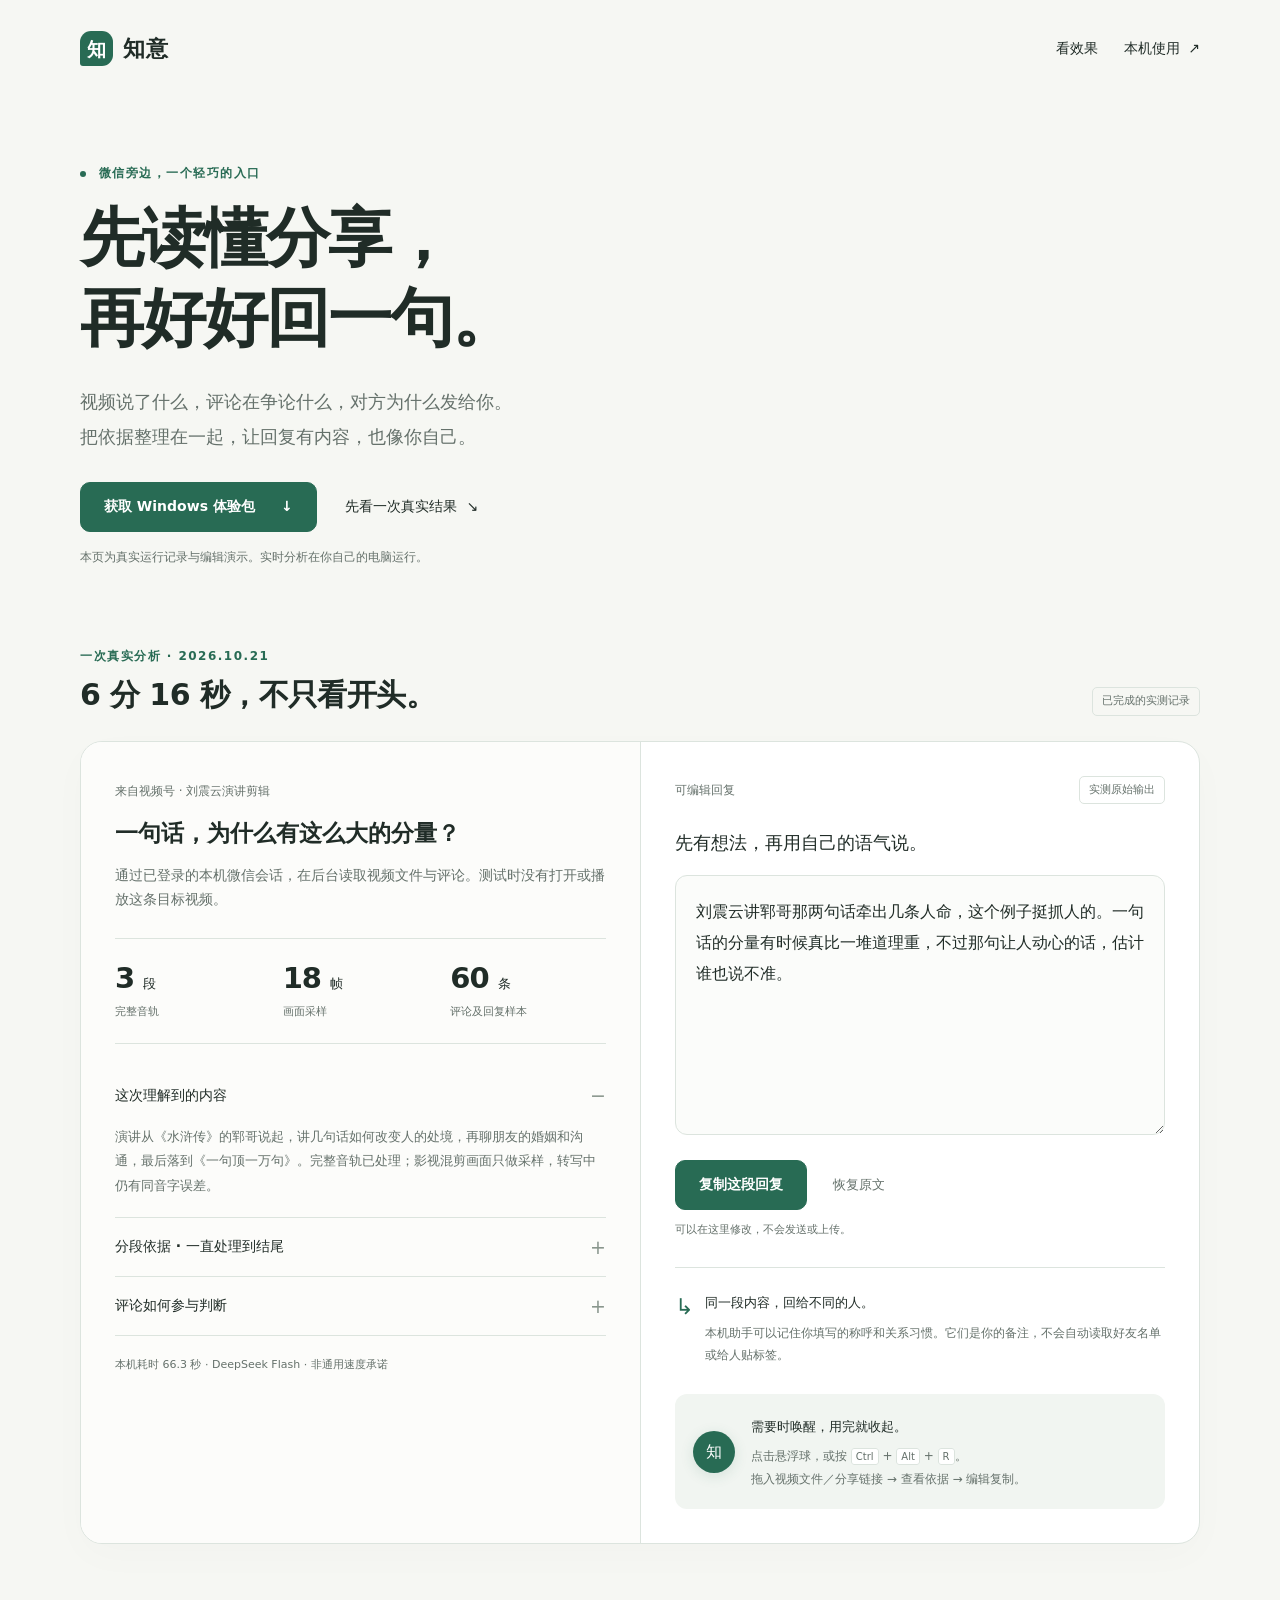
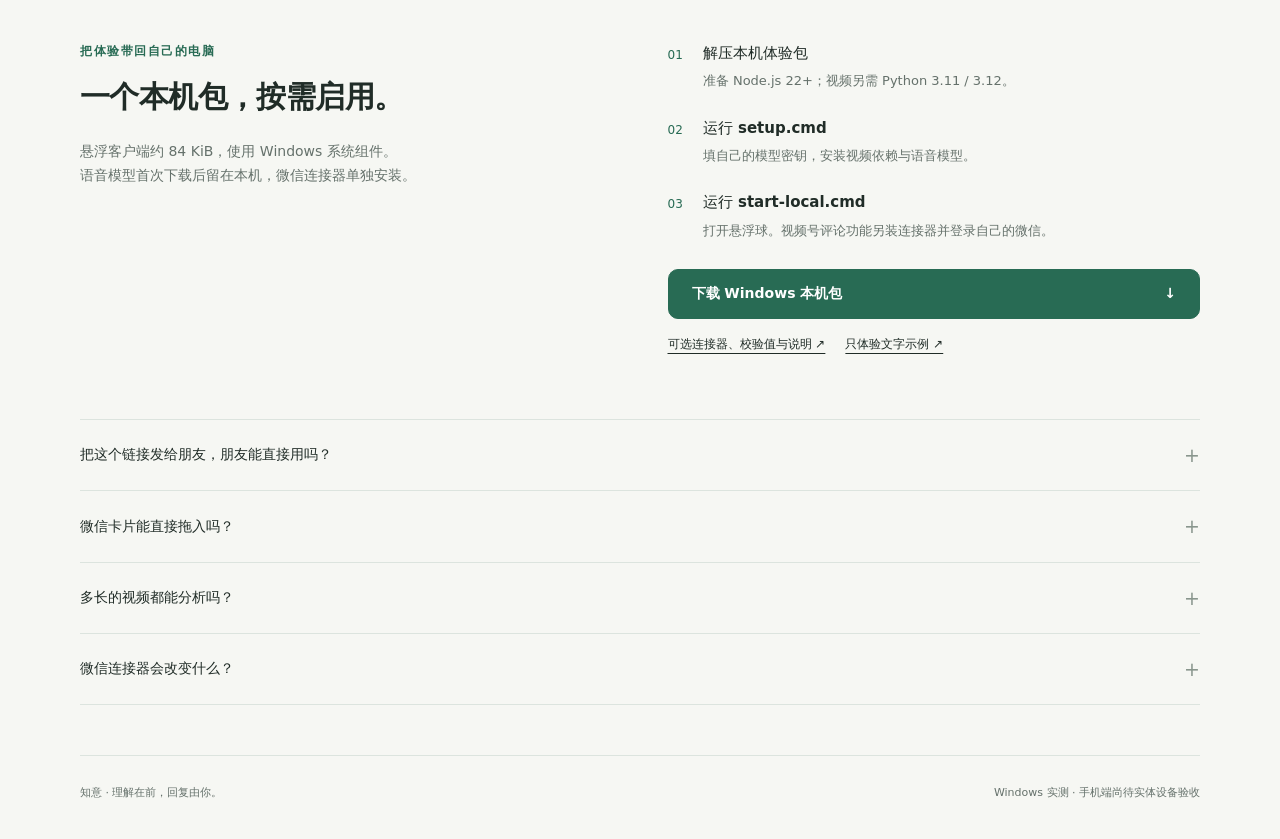
==== commit a9df29e1: "Publish verified video walkthrough and local Windows experience" ====
--- a/index.html
+++ b/index.html
@@ -1,135 +1,51 @@
 <!doctype html>
 <html lang="zh-CN">
 <head>
-  <meta charset="utf-8">
-  <meta name="viewport" content="width=device-width,initial-scale=1,viewport-fit=cover">
-  <meta name="theme-color" content="#f8f8f4">
-  <meta name="description" content="从微信分享文字、文章、图片或短视频，读懂内容，再写一段自然、有分寸的回复。">
-  <title>知意 · 微信沟通助手</title>
-  <link rel="icon" href="data:image/svg+xml,%3Csvg xmlns='http://www.w3.org/2000/svg' viewBox='0 0 40 40'%3E%3Crect width='40' height='40' rx='8' fill='%23286b54'/%3E%3Cpath d='M8 9h24v17H19l-8 6v-6H8Z' fill='white'/%3E%3Cpath d='M13 14h14v2H13Zm0 6h9v2H13Z' fill='%23286b54'/%3E%3C/svg%3E">
-  <link rel="stylesheet" href="./styles.css">
-  <script src="./demo.js"></script>
-  <script src="./history.js"></script>
-  <script src="./app.js" defer></script>
+  <meta charset="utf-8"><meta name="viewport" content="width=device-width,initial-scale=1">
+  <meta name="theme-color" content="#f6f7f3">
+  <meta name="description" content="知意本机微信回复助手：视频、语音与评论一起理解，依据可以核对，回复由你决定。真实运行记录与 Windows 体验包。">
+  <title>知意 · 少一点切换，多一点理解</title>
+  <link rel="stylesheet" href="./showcase.css"><script src="./showcase.js" defer></script>
 </head>
 <body>
-  <a class="skip-link" href="#source-text">跳到内容输入</a>
-  <main class="container">
-    <section class="plugin-header" aria-labelledby="hero-title">
-      <div class="brand">
-        <div><h1 id="hero-title">知意</h1><p>读懂话外的关心</p></div>
-      </div>
-      <span id="mode-label"><i aria-hidden="true"></i>本地示例 · 非实时 AI</span>
-    </section>
-    <p class="plugin-lead">把对方发来的内容放进来，一起想一句合适的回复。</p>
-
-    <ol class="workflow sr-only" aria-label="回复的三个步骤">
-      <li id="step-input" aria-current="step"><span>1</span>放入内容</li>
-      <li id="step-understand"><span>2</span>读懂重点</li>
-      <li id="step-reply"><span>3</span>编辑发送</li>
-    </ol>
-
-    <section id="inbound-share" class="inbound-share" aria-labelledby="inbound-share-title" hidden>
-      <div class="inbound-copy">
-        <span class="inbound-kicker">来自系统分享</span>
-        <h2 id="inbound-share-title">收到一段内容</h2>
-        <p id="inbound-share-preview" class="inbound-preview"></p>
-        <p id="inbound-share-note" class="inbound-note" role="status" aria-live="polite">尚未上传，也不会自动分析。</p>
-      </div>
-      <div class="inbound-actions">
-        <button id="inbound-dismiss" type="button">保留当前内容</button>
-        <button id="inbound-return" type="button">返回原应用</button>
-        <button id="inbound-accept" class="inbound-primary" type="button">放入编辑区</button>
-      </div>
-    </section>
-
-    <section class="workbench" aria-label="微信内容回复助手">
-      <form id="translate-form" class="input-panel" novalidate>
-        <div class="panel-heading">
-          <div><span class="section-number">01</span><h2>对方说了什么</h2></div>
-          <span class="tiny-label">不会自动发送</span>
-        </div>
-
-        <label for="source-text" class="sr-only">微信中的文字、公众号正文或链接</label>
-        <div class="source-wrap">
-          <textarea id="source-text" rows="5" placeholder="粘贴一条消息、公众号链接，或添加对方分享的图片和视频…" aria-describedby="source-counter"></textarea>
-          <span id="source-counter" class="counter">0 / 6000</span>
-        </div>
-        <div class="draft-row"><span id="draft-status" role="status">草稿仅在当前标签页暂存</span><button id="clear-draft" type="button" disabled>清空</button></div>
-
-        <div class="attachment-tools">
-          <div><strong>图片或短视频</strong><span>截图 ≤4 MB · 视频 ≤20 MB / 60 秒</span></div>
-          <button class="file-button" id="choose-attachment" type="button">添加附件</button>
-          <input id="attachment-input" type="file" accept="image/jpeg,image/png,image/webp,video/mp4,video/webm,video/quicktime,.jpg,.jpeg,.png,.webp,.mp4,.webm,.mov" aria-describedby="attachment-help">
-          <p id="attachment-help" class="sr-only">可以选择一张图片，或一段 20 MB、60 秒以内的短视频。</p>
-        </div>
-        <div id="attachment-preview" class="attachment-preview" hidden>
-          <div class="attachment-heading"><span id="attachment-name"></span><button id="remove-attachment" type="button" aria-label="移除附件">移除</button></div>
-          <img id="attachment-image" alt="已选图片的本地预览" hidden>
-          <video id="attachment-video" controls playsinline preload="metadata" aria-label="已选视频的本地预览" hidden></video>
-          <p id="attachment-detail"></p>
-        </div>
-        <p id="media-note" class="media-note" role="status" hidden></p>
-
-        <details id="context-panel" class="context-panel">
-          <summary>补充一句<span>可选</span></summary>
-          <label class="sr-only" for="reply-context">补充关系、近况或表达偏好</label>
-          <textarea id="reply-context" rows="2" maxlength="400" placeholder="比如：这是妈妈发来的，回短一点。或：这周没空，想婉拒。" aria-describedby="context-help context-counter"></textarea>
-          <div class="context-footer"><p id="context-help">不用选分类，直接说你的想法。</p><span id="context-counter">0 / 200</span></div>
-        </details>
-
-        <div class="example-row"><span>想先看看效果？</span><button id="try-example" type="button">放入一条示例</button></div>
-        <div id="form-error" class="error-message" role="alert" hidden></div>
-        <div class="generation-actions">
-          <button id="translate-button" class="primary-button" type="submit"><span id="translate-button-text">帮我回一句</span><span aria-hidden="true">→</span></button>
-          <button id="cancel-request" type="button" hidden>取消</button>
-        </div>
-        <p id="privacy-note" class="privacy-note">本地示例：按关键词匹配文案，未调用 AI。</p>
-        <div id="mode-controls" class="mode-controls" hidden><label for="mode-select">生成方式</label><select id="mode-select"><option value="demo">本地示例</option><option value="live">真实 AI</option></select></div>
-        <div id="init-error" class="connection-note" role="status" hidden><span>服务连接暂时不稳定。</span><button id="retry-init" type="button">重新连接</button></div>
-      </form>
-
-      <section id="result-card" class="output-panel" aria-labelledby="result-title" aria-busy="false">
-        <div class="panel-heading">
-          <div><span class="section-number">02</span><h2 id="result-title" tabindex="-1">回复建议</h2></div>
-          <span id="result-status" class="tiny-label">等待内容</span>
-        </div>
-        <div id="empty-state" class="empty-state">
-          <p>不必想好怎么回。<br><span>先读懂对方，再用自己的话回应。</span></p>
-        </div>
-        <div id="loading-state" class="loading-state" role="status" hidden><span class="loading-dot" aria-hidden="true"></span><span id="loading-text">正在想一句合适的回应…</span></div>
-        <div id="result-content" hidden>
-          <details id="analysis-panel" class="analysis-panel"><summary>看看为什么这样回</summary>
-          <div class="content-block"><h3>这段内容在说什么</h3><p id="content-summary"></p></div>
-          <details id="content-evidence" class="content-evidence" hidden><summary>核对识别到的原文与画面</summary><div id="visual-evidence"><h4 id="visual-evidence-title">画面与文字</h4><p id="visual-summary"></p></div><div id="audio-evidence"><h4>视频中的话</h4><p id="audio-status"></p><p id="audio-transcript"></p></div><p id="evidence-coverage"></p></details>
-          <div class="meaning-block"><h3>可能想和你聊什么</h3><ul id="possible-meanings"></ul><p class="tip-label">值得继续聊的方向</p><p id="reply-tip-text" class="reply-tip"></p></div>
-          </details>
-          <div class="reply-label"><label for="reply-text">可以这样回</label><span>先改成自己的话</span></div>
-          <textarea id="reply-text" rows="4" aria-label="可编辑的回复"></textarea>
-          <p id="result-error" class="error-message" role="alert" hidden></p>
-          <div class="copy-row">
-            <span id="copy-status" role="status"></span>
-            <button id="regenerate-reply" type="button">换一句</button>
-            <button id="wechat-reply" class="primary-button" type="button" aria-describedby="share-note" disabled hidden><span id="wechat-reply-text">去微信选人</span><span aria-hidden="true">↗</span></button>
-            <button id="return-source" class="primary-button" type="button" hidden><span>复制并返回</span><span aria-hidden="true">↩</span></button>
-            <button id="copy-reply" type="button" disabled><svg viewBox="0 0 18 18" aria-hidden="true"><rect x="6" y="5" width="9" height="11" rx="2"/><path d="M11 3H5a2 2 0 0 0-2 2v6"/></svg>复制回复</button>
-            <button id="share-reply" type="button" aria-describedby="share-note" disabled hidden><svg viewBox="0 0 18 18" aria-hidden="true"><path d="M9 11V2m-3 3 3-3 3 3M4 8H3a1 1 0 0 0-1 1v6a1 1 0 0 0 1 1h12a1 1 0 0 0 1-1V9a1 1 0 0 0-1-1h-1"/></svg><span id="share-reply-text">系统分享</span></button>
-          </div>
-          <p id="share-note" class="share-note">当前浏览器不能直接选择微信联系人，可复制后回原聊天发送。</p>
-          <p id="result-note" class="result-note"></p>
-        </div>
-        <div id="result-announcement" class="sr-only" aria-live="polite" aria-atomic="true"></div>
-      </section>
-    </section>
-
-    <details id="history-panel" class="history-panel">
-      <summary><span><strong>最近记录</strong><small>仅保存在这台设备</small></span><span id="history-count">0 条</span></summary>
-      <p id="history-empty" class="history-empty">生成回复后会保留最近 20 条；不保存附件、截图或识别全文。</p>
-      <ol id="history-list" class="history-list"></ol>
-      <button id="clear-history" class="clear-history" type="button" disabled>清空记录</button>
-    </details>
-
-    <details id="wechat-guide" class="plugin-guide"><summary>微信里怎么用</summary><p>安卓可从微信的系统分享菜单或“处理所选文字”进入；也可粘贴文字、公众号正文，或选择保存的截图和短视频。生成后先确认和编辑，再复制返回原聊天。网页与个人主体不能自动读取好友、视频号卡片或代你发送。</p></details>
-  </main>
-</body>
-</html>
+<a class="skip" href="#try">跳到演示</a>
+<header><a href="./showcase.html" class="brand"><span class="mark" aria-hidden="true">知</span>知意</a><nav aria-label="主导航"><a href="#try">看效果</a><a href="#install">本机使用 <span aria-hidden="true">↗</span></a></nav></header>
+<main>
+  <section class="hero">
+    <p class="eyebrow"><span class="dot"></span> 微信旁边，一个轻巧的入口</p>
+    <h1>先读懂分享，<br>再好好回一句。</h1>
+    <p class="lead">视频说了什么，评论在争论什么，对方为什么发给你。<br class="desktop">把依据整理在一起，让回复有内容，也像你自己。</p>
+    <div class="hero-actions"><a class="button" href="#install">获取 Windows 体验包 <span aria-hidden="true">↓</span></a><a class="text-link" href="#try">先看一次真实结果 <span aria-hidden="true">↘</span></a></div>
+    <p class="fine">本页为真实运行记录与编辑演示。实时分析在你自己的电脑运行。</p>
+  </section>
+  <section class="demo" id="try" aria-labelledby="demo-title">
+    <div class="section-title"><div><p class="eyebrow">一次真实分析 · 2026.10.21</p><h2 id="demo-title">6 分 16 秒，不只看开头。</h2></div><span class="record-badge">已完成的实测记录</span></div>
+    <div class="demo-grid">
+      <article class="source">
+        <span class="small-label">来自视频号 · 刘震云演讲剪辑</span>
+        <h3>一句话，为什么有这么大的分量？</h3>
+        <p>通过已登录的本机微信会话，在后台读取视频文件与评论。测试时没有打开或播放这条目标视频。</p>
+        <div class="metrics"><div><b>3 <small>段</small></b><span>完整音轨</span></div><div><b>18 <small>帧</small></b><span>画面采样</span></div><div><b>60 <small>条</small></b><span>评论及回复样本</span></div></div>
+        <details open><summary>这次理解到的内容</summary><p>演讲从《水浒传》的郓哥说起，讲几句话如何改变人的处境，再聊朋友的婚姻和沟通，最后落到《一句顶一万句》。完整音轨已处理；影视混剪画面只做采样，转写中仍有同音字误差。</p></details>
+        <details><summary>分段依据 · 一直处理到结尾</summary><ol class="segments"><li><time>00:00 — 03:00</time><span>从郓哥的故事转到初中朋友；语音转写 594 字。</span></li><li><time>03:00 — 06:00</time><span>继续讲朋友的婚姻与沟通；语音转写 668 字。</span></li><li><time>06:00 — 06:16</time><span>结尾提及《一句顶一万句》；语音转写 78 字。</span></li></ol></details>
+        <details><summary>评论如何参与判断</summary><p>本次取得 60 条评论及回复，最高 25 赞。本机结果保留原文、实际点赞数与已返回的回复关系，按点赞数排序。公开页不展示用户昵称和整段评论原文。</p><p class="callout">视频原文是主要依据；评论补充不同看法。点赞表示热度，不代表正确，也不是“可信度权重”。</p></details>
+        <p class="run-note">本机耗时 66.3 秒 · DeepSeek Flash · 非通用速度承诺</p>
+      </article>
+      <article class="reply-panel">
+        <div class="reply-heading"><span class="small-label">可编辑回复</span><span class="plain-badge">实测原始输出</span></div>
+        <label for="demo-reply">先有想法，再用自己的语气说。</label>
+        <textarea id="demo-reply" rows="7">刘震云讲郓哥那两句话牵出几条人命，这个例子挺抓人的。一句话的分量有时候真比一堆道理重，不过那句让人动心的话，估计谁也说不准。</textarea>
+        <div class="reply-actions"><button type="button" id="copy">复制这段回复</button><button type="button" id="reset" class="quiet">恢复原文</button></div><p id="copy-status" class="status" role="status" aria-live="polite">可以在这里修改，不会发送或上传。</p>
+        <div class="person-note"><span aria-hidden="true">↳</span><div><strong>同一段内容，回给不同的人。</strong><p>本机助手可以记住你填写的称呼和关系习惯。它们是你的备注，不会自动读取好友名单或给人贴标签。</p></div></div>
+        <div class="bubble-preview"><span class="mini-ball" aria-hidden="true">知</span><div><strong>需要时唤醒，用完就收起。</strong><p>点击悬浮球，或按 <kbd>Ctrl</kbd> + <kbd>Alt</kbd> + <kbd>R</kbd>。<br>拖入视频文件／分享链接 → 查看依据 → 编辑复制。</p></div></div>
+      </article>
+    </div>
+  </section>
+  <section class="install" id="install" aria-labelledby="install-title">
+    <div><p class="eyebrow">把体验带回自己的电脑</p><h2 id="install-title">一个本机包，按需启用。</h2><p>悬浮客户端约 84 KiB，使用 Windows 系统组件。<br>语音模型首次下载后留在本机，微信连接器单独安装。</p></div>
+    <div class="install-card"><ol><li><b>01</b><span><strong>解压本机体验包</strong>准备 Node.js 22+；视频另需 Python 3.11 / 3.12。</span></li><li><b>02</b><span><strong>运行 setup.cmd</strong>填自己的模型密钥，安装视频依赖与语音模型。</span></li><li><b>03</b><span><strong>运行 start-local.cmd</strong>打开悬浮球。视频号评论功能另装连接器并登录自己的微信。</span></li></ol><a class="button wide" href="https://github.com/MTMT0111/haohaohui-demo/releases/download/desktop-2026.10.21/zhiyi-windows-local.zip">下载 Windows 本机包 <span aria-hidden="true">↓</span></a><div class="download-links"><a href="https://github.com/MTMT0111/haohaohui-demo/releases/tag/desktop-2026.10.21">可选连接器、校验值与说明 ↗</a><a href="./text-demo.html">只体验文字示例 ↗</a></div></div>
+  </section>
+  <section class="faq" aria-label="使用前说明"><details><summary>把这个链接发给朋友，朋友能直接用吗？</summary><p>可以随时打开本页、编辑复制实测回复和使用文字示例；这些不调用实时 AI。要分析自己的视频和微信内容，需要下载本机包、配置自己的模型密钥，视频号功能还需要本人登录的微信会话。公开页不会借用作者的微信或 API 密钥。</p></details><details><summary>微信卡片能直接拖入吗？</summary><p>如果微信提供了真实文件或分享链接，可以拖入本机悬浮窗。某些版本只提供私有卡片格式，助手无法取得素材，会明确提示；此时可复制原始链接，或用视频号搜索核对作者后选中。不会只凭卡片标题假装理解完整视频。直接拖入视频文件也不会自动得到其评论区。</p></details><details><summary>多长的视频都能分析吗？</summary><p>已移除 60 秒限制，按每 3 分钟一段处理完整音轨并取 6 帧。真实验证通过 6 分 16 秒的视频。当前文件上限 512 MiB / 4K，处理时限 90 分钟，另有证据容量限制；不能保证任意时长、编码和权限的视频都成功，超限会报错，不截断后冒充完整分析。</p></details><details><summary>微信连接器会改变什么？</summary><p>可选连接器基于开源 wx_channel，需要本人确认安装 SunnyRoot 根证书并启用微信进程代理，仅使用本机登录会话。微信升级、权限或会话过期可能影响可用性。文件分析不需要安装它；安装步骤和退出说明随包提供。</p></details></section>
+</main>
+<footer><span>知意 · 理解在前，回复由你。</span><span>Windows 实测 · 手机端尚待实体设备验收</span></footer>
+</body></html>
--- a/showcase.css
+++ b/showcase.css
@@ -0,0 +1 @@
+:root{color-scheme:light;--ink:#202c27;--muted:#65716b;--green:#286b54;--line:#dce4de;--canvas:#f6f7f3}*{box-sizing:border-box}html{scroll-behavior:smooth;scroll-padding-top:24px}body{margin:0;background:var(--canvas);color:var(--ink);font-family:system-ui,-apple-system,"Segoe UI","Microsoft YaHei",sans-serif;line-height:1.7}a{color:inherit;text-underline-offset:5px}button,textarea{font:inherit}button,a{touch-action:manipulation}button{cursor:pointer}a:focus-visible,button:focus-visible,summary:focus-visible,textarea:focus-visible{outline:3px solid #c9a953;outline-offset:4px}header,main,footer{width:min(1120px,calc(100% - 64px));margin:auto}header{height:98px;display:flex;align-items:center;justify-content:space-between}.brand{display:flex;align-items:center;gap:10px;font-size:22px;font-weight:700;letter-spacing:1px;text-decoration:none}.mark{display:grid;place-items:center;width:33px;height:35px;background:var(--green);color:white;border-radius:11px 11px 11px 3px;font-size:19px}nav{display:flex;gap:26px}nav a{text-decoration:none;font-size:14px;min-height:44px;display:flex;align-items:center;gap:8px}.hero{padding:65px 0 66px;max-width:850px}.eyebrow{font-size:12px;font-weight:600;letter-spacing:1.5px;color:var(--green);margin:0 0 16px}.dot{display:inline-block;width:6px;height:6px;border-radius:50%;background:var(--green);margin-right:7px}h1{font-size:clamp(40px,5vw,68px);font-weight:650;line-height:1.24;letter-spacing:-2px;margin:0 0 26px}h2{font-size:30px;line-height:1.35;letter-spacing:-.6px;font-weight:650;margin:0}h3{font-size:23px;line-height:1.5;font-weight:600;margin:13px 0}.lead{font-size:18px;color:var(--muted);line-height:1.95}.hero-actions{display:flex;align-items:center;gap:28px;flex-wrap:wrap;margin:28px 0 15px}.button,button:not(.quiet){display:inline-flex;align-items:center;justify-content:center;gap:26px;min-height:50px;padding:12px 23px;border:1px solid var(--green);border-radius:10px;background:var(--green);color:white;font-size:14px;font-weight:600;text-decoration:none}.button:hover,button:not(.quiet):hover{background:#1d5844}.text-link{font-size:14px;text-decoration:none;min-height:44px;display:flex;align-items:center;gap:10px}.fine{font-size:12px;color:var(--muted);max-width:620px}.demo{scroll-margin-top:20px}.section-title{display:flex;align-items:flex-end;justify-content:space-between;gap:20px;margin-bottom:25px}.section-title .eyebrow{margin-bottom:9px}.record-badge,.plain-badge{border:1px solid var(--line);border-radius:5px;padding:4px 9px;font-size:11px;white-space:nowrap;color:var(--muted)}.demo-grid{border:1px solid var(--line);border-radius:22px;overflow:hidden;display:grid;grid-template-columns:1fr 1fr;background:#fff;box-shadow:0 12px 40px #1d3e2c05}.source,.reply-panel{padding:34px}.source{background:#fcfcfa}.source>p{font-size:14px;color:var(--muted)}.small-label{color:var(--muted);font-size:12px}.metrics{display:grid;grid-template-columns:repeat(3,1fr);gap:12px;margin:26px 0 22px;padding:22px 0;border-top:1px solid var(--line);border-bottom:1px solid var(--line)}.metrics b{display:block;font-size:29px;font-weight:600;line-height:1.2;letter-spacing:-1px}.metrics small{font-size:13px;font-weight:400;letter-spacing:0}.metrics span{font-size:11px;color:var(--muted);display:block;margin-top:7px}details{border-bottom:1px solid var(--line)}summary{cursor:pointer;min-height:50px;padding:13px 0;font-size:14px;font-weight:550;list-style:none;display:flex;align-items:center;justify-content:space-between;gap:12px}summary::-webkit-details-marker{display:none}summary:after{content:'+';font-size:19px;color:#89968d;font-weight:400}details[open]>summary:after{content:'−'}details p{font-size:13px;color:var(--muted);margin:0 0 18px;line-height:1.9}.callout{padding:12px 14px;background:#f0f4ef;border-radius:8px}.segments{padding:0;list-style:none}.segments li{display:flex;flex-direction:column;gap:4px;padding:8px 0;font-size:12px;color:var(--muted)}time{font-variant-numeric:tabular-nums;color:var(--green)}.source .run-note{font-size:11px;margin-top:20px}.reply-panel{border-left:1px solid var(--line)}.reply-heading{display:flex;align-items:center;justify-content:space-between;gap:12px;margin-bottom:24px}.reply-panel>label{display:block;font-size:18px;font-weight:550;margin-bottom:16px}textarea{width:100%;resize:vertical;min-height:225px;border:1px solid var(--line);border-radius:12px;padding:20px;color:var(--ink);background:#fbfcfa;font-size:16px;line-height:1.95}textarea:focus{background:#fff}.reply-actions{display:flex;align-items:center;gap:16px;margin-top:17px}.quiet{border:0;background:none;color:var(--muted);font-size:13px;min-height:44px;padding:10px}.status{font-size:11px;color:var(--muted);min-height:22px}.person-note{display:flex;gap:12px;margin-top:24px;padding-top:20px;border-top:1px solid var(--line)}.person-note>span{color:var(--green);font-size:22px}.person-note strong,.bubble-preview strong{font-size:13px;font-weight:550}.person-note p,.bubble-preview p{font-size:12px;color:var(--muted);margin:6px 0 0;line-height:1.9}.bubble-preview{margin-top:27px;background:#f1f5f1;padding:18px;border-radius:12px;display:flex;align-items:center;gap:16px}.mini-ball{width:42px;height:42px;border-radius:50%;background:var(--green);color:#fff;display:grid;place-items:center;flex:none;box-shadow:0 3px 14px #286b5422}kbd{font-family:inherit;font-size:10px;background:#fff;padding:2px 4px;border:1px solid var(--line);border-radius:3px}.install{display:grid;grid-template-columns:1fr 1fr;gap:55px;margin:85px 0 65px;padding-top:12px}.install>div>p:not(.eyebrow){font-size:14px;color:var(--muted);margin-top:22px}.install-card ol{list-style:none;padding:0;margin:0 0 27px}.install-card li{display:flex;gap:20px;margin-bottom:23px;font-size:13px;color:var(--muted)}.install-card li b{font-size:12px;font-weight:400;color:var(--green);padding-top:4px}.install-card li strong{display:block;color:var(--ink);font-size:15px;font-weight:550;margin-bottom:4px}.wide{width:100%;justify-content:space-between}.download-links{display:flex;flex-wrap:wrap;gap:10px 20px;font-size:12px;margin-top:15px}.faq{border-top:1px solid var(--line);padding-bottom:50px}.faq summary{padding:19px 0;font-size:14px}.faq p{max-width:900px;font-size:13px}.skip{position:absolute;top:-70px;left:20px;background:white;padding:10px;z-index:1}.skip:focus{top:10px}footer{border-top:1px solid var(--line);padding:28px 0 36px;display:flex;justify-content:space-between;gap:20px;font-size:11px;color:var(--muted)}@media(max-width:760px){header,main,footer{width:calc(100% - 36px)}header{height:77px}nav{gap:18px}nav a{font-size:12px}.hero{padding:36px 0 45px}h1{font-size:43px;letter-spacing:-1.5px}.lead{font-size:15px}.desktop{display:none}.hero-actions{gap:10px 22px}.fine{font-size:11px}h2{font-size:24px}.section-title{align-items:flex-start;flex-direction:column;gap:12px}.demo-grid{grid-template-columns:1fr;border-radius:17px}.source,.reply-panel{padding:25px 22px}.reply-panel{border-left:0;border-top:1px solid var(--line)}h3{font-size:21px}.metrics{margin:22px 0}.install{grid-template-columns:1fr;gap:22px;margin:55px 0 40px}.install>div>p:not(.eyebrow){margin-top:16px}.install-card li{margin-bottom:20px}footer{flex-direction:column;gap:6px}textarea{min-height:240px}.faq summary{font-size:13px}.record-badge{display:none}}@media(prefers-reduced-motion:reduce){html{scroll-behavior:auto}}
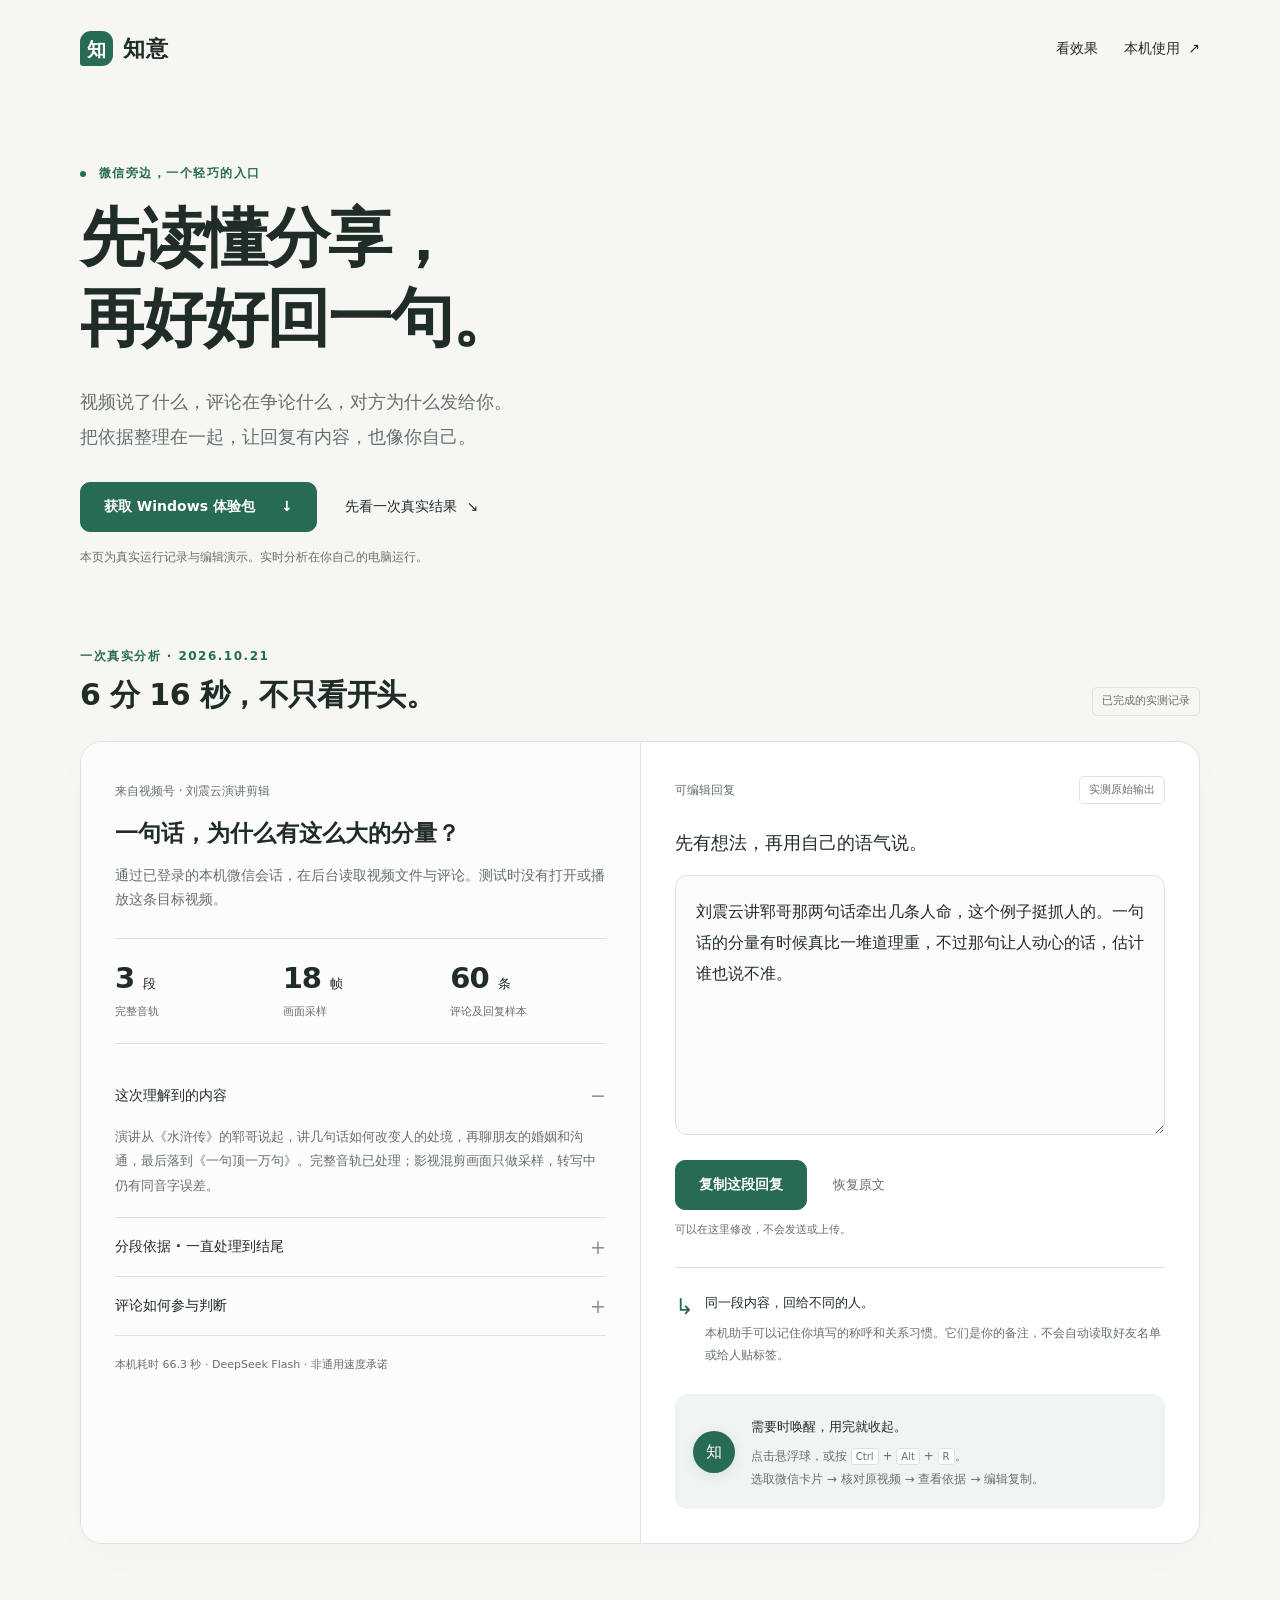
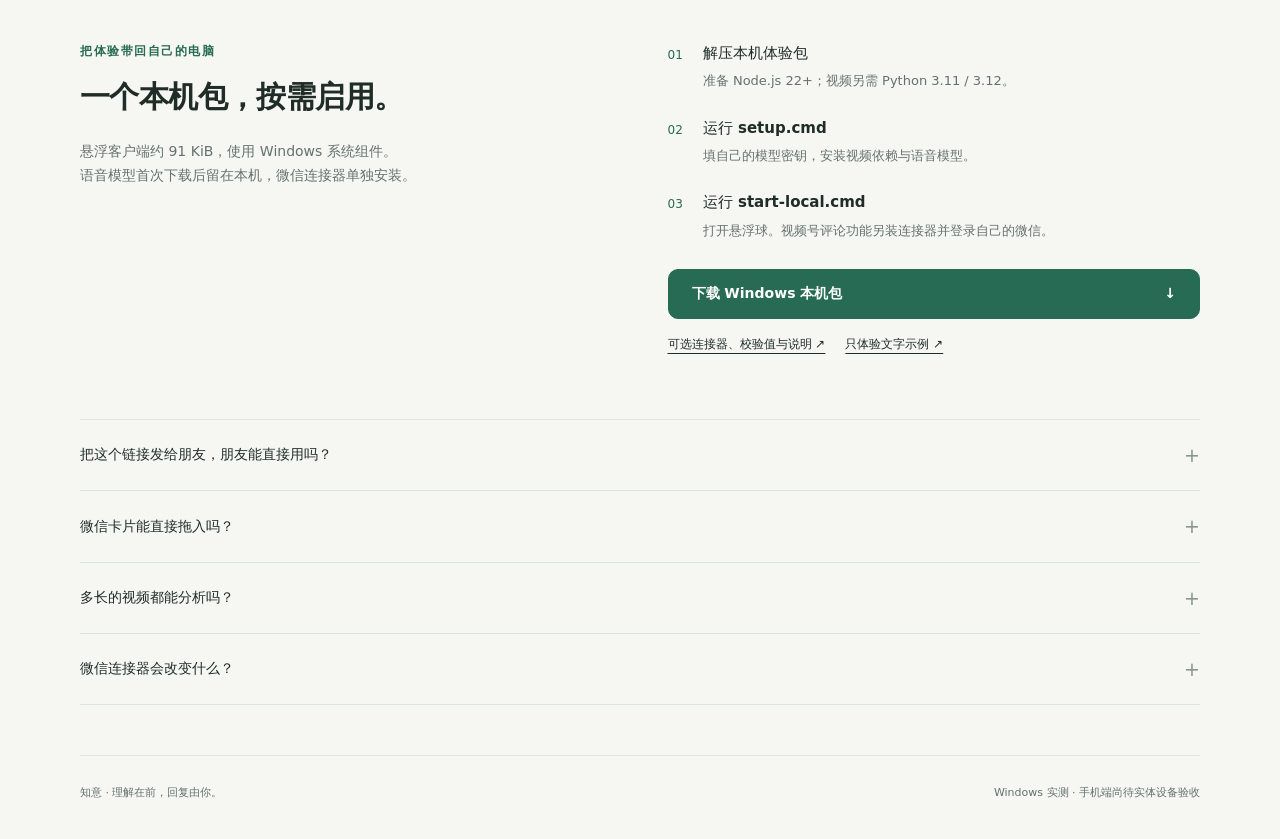
==== commit 9ceb559f: "Explain card selection fallback and updated desktop download" ====
--- a/index.html
+++ b/index.html
@@ -37,15 +37,15 @@
         <textarea id="demo-reply" rows="7">刘震云讲郓哥那两句话牵出几条人命，这个例子挺抓人的。一句话的分量有时候真比一堆道理重，不过那句让人动心的话，估计谁也说不准。</textarea>
         <div class="reply-actions"><button type="button" id="copy">复制这段回复</button><button type="button" id="reset" class="quiet">恢复原文</button></div><p id="copy-status" class="status" role="status" aria-live="polite">可以在这里修改，不会发送或上传。</p>
         <div class="person-note"><span aria-hidden="true">↳</span><div><strong>同一段内容，回给不同的人。</strong><p>本机助手可以记住你填写的称呼和关系习惯。它们是你的备注，不会自动读取好友名单或给人贴标签。</p></div></div>
-        <div class="bubble-preview"><span class="mini-ball" aria-hidden="true">知</span><div><strong>需要时唤醒，用完就收起。</strong><p>点击悬浮球，或按 <kbd>Ctrl</kbd> + <kbd>Alt</kbd> + <kbd>R</kbd>。<br>拖入视频文件／分享链接 → 查看依据 → 编辑复制。</p></div></div>
+        <div class="bubble-preview"><span class="mini-ball" aria-hidden="true">知</span><div><strong>需要时唤醒，用完就收起。</strong><p>点击悬浮球，或按 <kbd>Ctrl</kbd> + <kbd>Alt</kbd> + <kbd>R</kbd>。<br>选取微信卡片 → 核对原视频 → 查看依据 → 编辑复制。</p></div></div>
       </article>
     </div>
   </section>
   <section class="install" id="install" aria-labelledby="install-title">
-    <div><p class="eyebrow">把体验带回自己的电脑</p><h2 id="install-title">一个本机包，按需启用。</h2><p>悬浮客户端约 84 KiB，使用 Windows 系统组件。<br>语音模型首次下载后留在本机，微信连接器单独安装。</p></div>
+    <div><p class="eyebrow">把体验带回自己的电脑</p><h2 id="install-title">一个本机包，按需启用。</h2><p>悬浮客户端约 91 KiB，使用 Windows 系统组件。<br>语音模型首次下载后留在本机，微信连接器单独安装。</p></div>
     <div class="install-card"><ol><li><b>01</b><span><strong>解压本机体验包</strong>准备 Node.js 22+；视频另需 Python 3.11 / 3.12。</span></li><li><b>02</b><span><strong>运行 setup.cmd</strong>填自己的模型密钥，安装视频依赖与语音模型。</span></li><li><b>03</b><span><strong>运行 start-local.cmd</strong>打开悬浮球。视频号评论功能另装连接器并登录自己的微信。</span></li></ol><a class="button wide" href="https://github.com/MTMT0111/haohaohui-demo/releases/download/desktop-2026.10.21/zhiyi-windows-local.zip">下载 Windows 本机包 <span aria-hidden="true">↓</span></a><div class="download-links"><a href="https://github.com/MTMT0111/haohaohui-demo/releases/tag/desktop-2026.10.21">可选连接器、校验值与说明 ↗</a><a href="./text-demo.html">只体验文字示例 ↗</a></div></div>
   </section>
-  <section class="faq" aria-label="使用前说明"><details><summary>把这个链接发给朋友，朋友能直接用吗？</summary><p>可以随时打开本页、编辑复制实测回复和使用文字示例；这些不调用实时 AI。要分析自己的视频和微信内容，需要下载本机包、配置自己的模型密钥，视频号功能还需要本人登录的微信会话。公开页不会借用作者的微信或 API 密钥。</p></details><details><summary>微信卡片能直接拖入吗？</summary><p>如果微信提供了真实文件或分享链接，可以拖入本机悬浮窗。某些版本只提供私有卡片格式，助手无法取得素材，会明确提示；此时可复制原始链接，或用视频号搜索核对作者后选中。不会只凭卡片标题假装理解完整视频。直接拖入视频文件也不会自动得到其评论区。</p></details><details><summary>多长的视频都能分析吗？</summary><p>已移除 60 秒限制，按每 3 分钟一段处理完整音轨并取 6 帧。真实验证通过 6 分 16 秒的视频。当前文件上限 512 MiB / 4K，处理时限 90 分钟，另有证据容量限制；不能保证任意时长、编码和权限的视频都成功，超限会报错，不截断后冒充完整分析。</p></details><details><summary>微信连接器会改变什么？</summary><p>可选连接器基于开源 wx_channel，需要本人确认安装 SunnyRoot 根证书并启用微信进程代理，仅使用本机登录会话。微信升级、权限或会话过期可能影响可用性。文件分析不需要安装它；安装步骤和退出说明随包提供。</p></details></section>
+  <section class="faq" aria-label="使用前说明"><details><summary>把这个链接发给朋友，朋友能直接用吗？</summary><p>可以随时打开本页、编辑复制实测回复和使用文字示例；这些不调用实时 AI。要分析自己的视频和微信内容，需要下载本机包、配置自己的模型密钥，视频号功能还需要本人登录的微信会话。公开页不会借用作者的微信或 API 密钥。</p></details><details><summary>微信卡片能直接拖入吗？</summary><p>聊天中的视频号卡片可能无法拖入。此时点“选取微信视频”或按 Ctrl+Alt+V，框住卡片标题和作者，本机识别后自动搜索；核对作者、标题后选原视频，不必播放或手输关键词。框选只用于定位，完整视频与评论由后台读取；找不到原视频请取消。视频文件和可复制的原分享链接仍可拖入，视频文件本身不包含评论身份。</p></details><details><summary>多长的视频都能分析吗？</summary><p>已移除 60 秒限制，按每 3 分钟一段处理完整音轨并取 6 帧。真实验证通过 6 分 16 秒的视频。当前文件上限 512 MiB / 4K，处理时限 90 分钟，另有证据容量限制；不能保证任意时长、编码和权限的视频都成功，超限会报错，不截断后冒充完整分析。</p></details><details><summary>微信连接器会改变什么？</summary><p>可选连接器基于开源 wx_channel，需要本人确认安装 SunnyRoot 根证书并启用微信进程代理，仅使用本机登录会话。微信升级、权限或会话过期可能影响可用性。文件分析不需要安装它；安装步骤和退出说明随包提供。</p></details></section>
 </main>
 <footer><span>知意 · 理解在前，回复由你。</span><span>Windows 实测 · 手机端尚待实体设备验收</span></footer>
 </body></html>
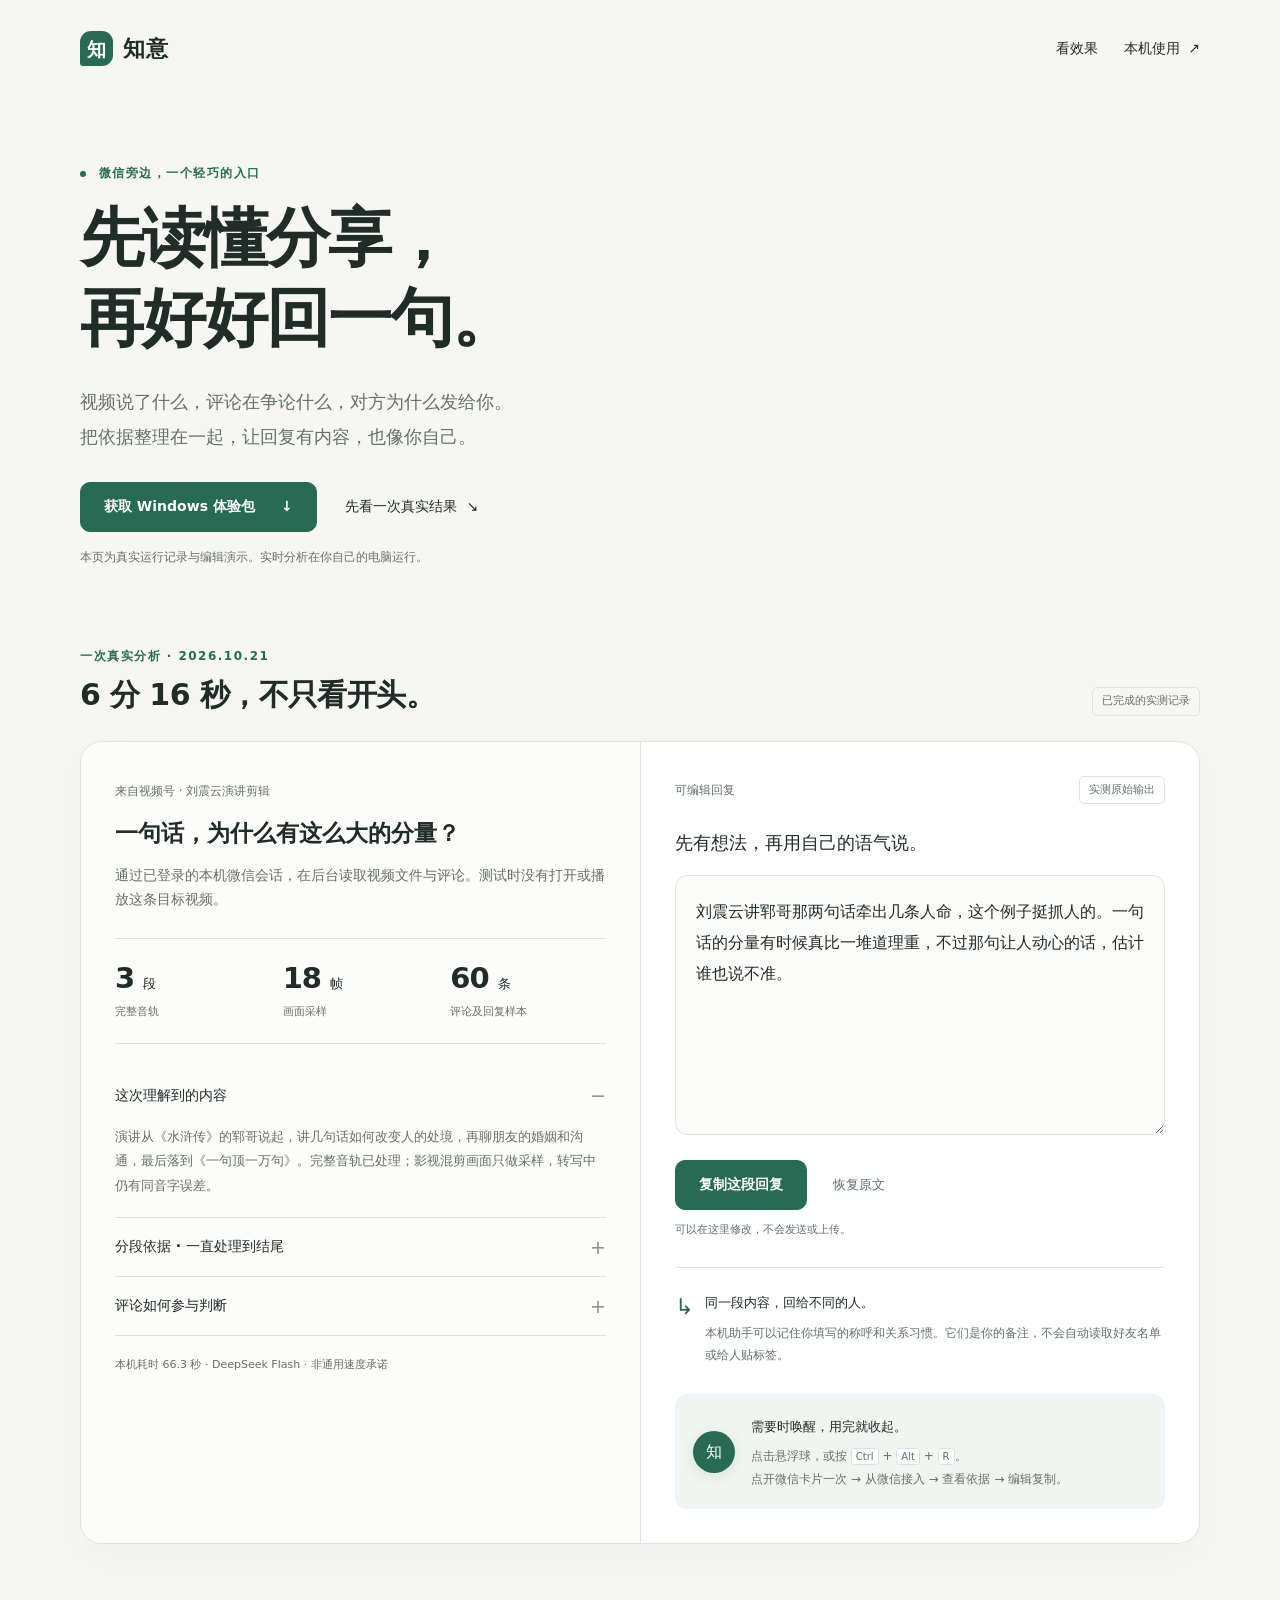
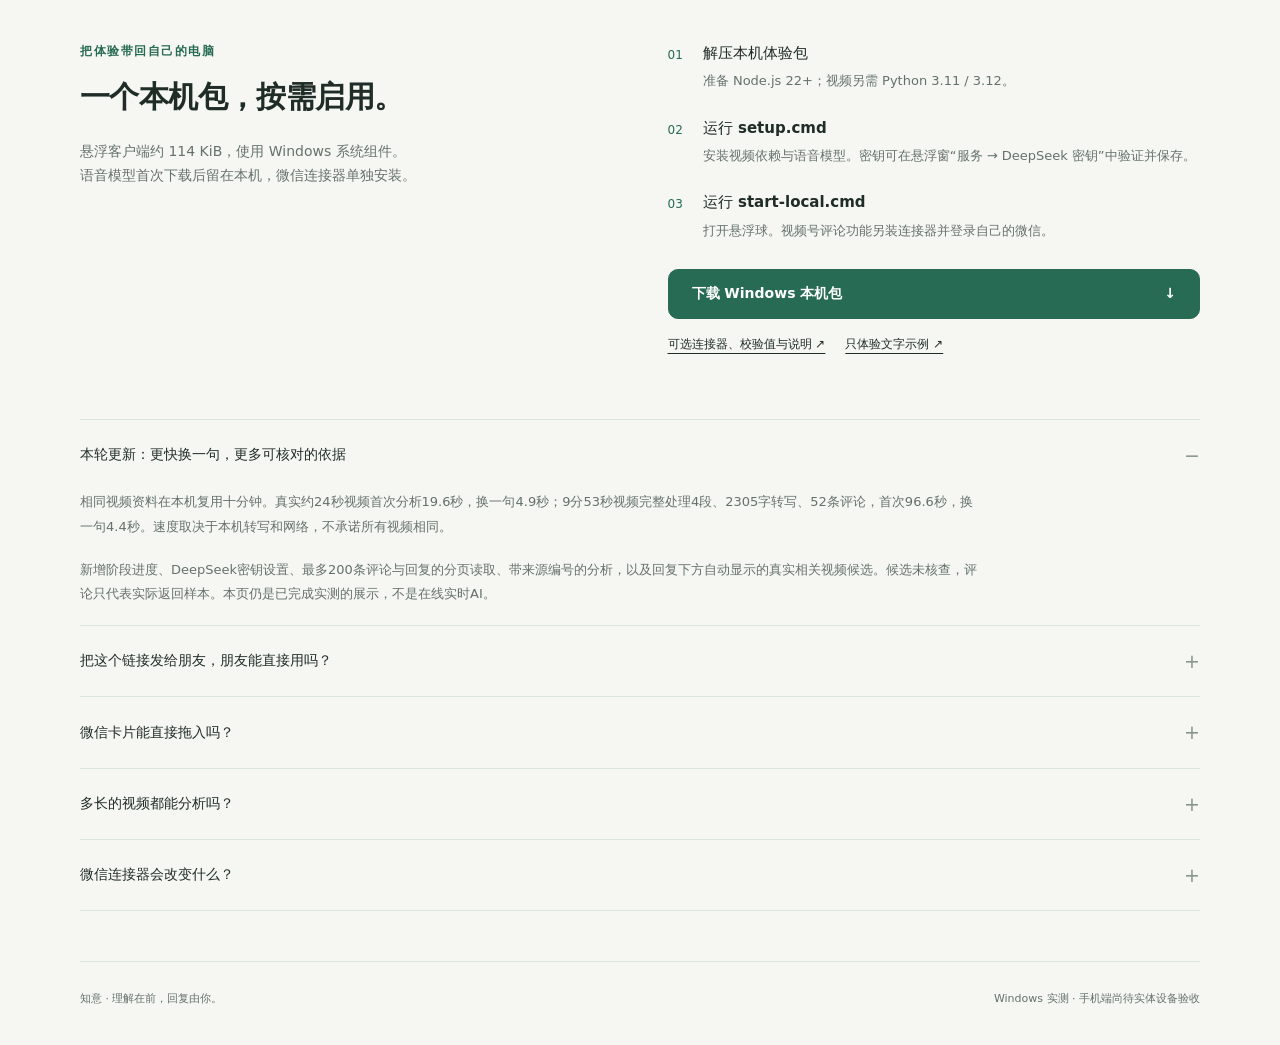
==== commit fcf07a0f: "Update desktop demo instructions and measured analysis performance" ====
--- a/index.html
+++ b/index.html
@@ -37,15 +37,15 @@
         <textarea id="demo-reply" rows="7">刘震云讲郓哥那两句话牵出几条人命，这个例子挺抓人的。一句话的分量有时候真比一堆道理重，不过那句让人动心的话，估计谁也说不准。</textarea>
         <div class="reply-actions"><button type="button" id="copy">复制这段回复</button><button type="button" id="reset" class="quiet">恢复原文</button></div><p id="copy-status" class="status" role="status" aria-live="polite">可以在这里修改，不会发送或上传。</p>
         <div class="person-note"><span aria-hidden="true">↳</span><div><strong>同一段内容，回给不同的人。</strong><p>本机助手可以记住你填写的称呼和关系习惯。它们是你的备注，不会自动读取好友名单或给人贴标签。</p></div></div>
-        <div class="bubble-preview"><span class="mini-ball" aria-hidden="true">知</span><div><strong>需要时唤醒，用完就收起。</strong><p>点击悬浮球，或按 <kbd>Ctrl</kbd> + <kbd>Alt</kbd> + <kbd>R</kbd>。<br>选取微信卡片 → 核对原视频 → 查看依据 → 编辑复制。</p></div></div>
+        <div class="bubble-preview"><span class="mini-ball" aria-hidden="true">知</span><div><strong>需要时唤醒，用完就收起。</strong><p>点击悬浮球，或按 <kbd>Ctrl</kbd> + <kbd>Alt</kbd> + <kbd>R</kbd>。<br>点开微信卡片一次 → 从微信接入 → 查看依据 → 编辑复制。</p></div></div>
       </article>
     </div>
   </section>
   <section class="install" id="install" aria-labelledby="install-title">
-    <div><p class="eyebrow">把体验带回自己的电脑</p><h2 id="install-title">一个本机包，按需启用。</h2><p>悬浮客户端约 91 KiB，使用 Windows 系统组件。<br>语音模型首次下载后留在本机，微信连接器单独安装。</p></div>
-    <div class="install-card"><ol><li><b>01</b><span><strong>解压本机体验包</strong>准备 Node.js 22+；视频另需 Python 3.11 / 3.12。</span></li><li><b>02</b><span><strong>运行 setup.cmd</strong>填自己的模型密钥，安装视频依赖与语音模型。</span></li><li><b>03</b><span><strong>运行 start-local.cmd</strong>打开悬浮球。视频号评论功能另装连接器并登录自己的微信。</span></li></ol><a class="button wide" href="https://github.com/MTMT0111/haohaohui-demo/releases/download/desktop-2026.10.21/zhiyi-windows-local.zip">下载 Windows 本机包 <span aria-hidden="true">↓</span></a><div class="download-links"><a href="https://github.com/MTMT0111/haohaohui-demo/releases/tag/desktop-2026.10.21">可选连接器、校验值与说明 ↗</a><a href="./text-demo.html">只体验文字示例 ↗</a></div></div>
+    <div><p class="eyebrow">把体验带回自己的电脑</p><h2 id="install-title">一个本机包，按需启用。</h2><p>悬浮客户端约 114 KiB，使用 Windows 系统组件。<br>语音模型首次下载后留在本机，微信连接器单独安装。</p></div>
+    <div class="install-card"><ol><li><b>01</b><span><strong>解压本机体验包</strong>准备 Node.js 22+；视频另需 Python 3.11 / 3.12。</span></li><li><b>02</b><span><strong>运行 setup.cmd</strong>安装视频依赖与语音模型。密钥可在悬浮窗“服务 → DeepSeek 密钥”中验证并保存。</span></li><li><b>03</b><span><strong>运行 start-local.cmd</strong>打开悬浮球。视频号评论功能另装连接器并登录自己的微信。</span></li></ol><a class="button wide" href="https://github.com/MTMT0111/haohaohui-demo/releases/download/desktop-2026.10.21/zhiyi-windows-local.zip">下载 Windows 本机包 <span aria-hidden="true">↓</span></a><div class="download-links"><a href="https://github.com/MTMT0111/haohaohui-demo/releases/tag/desktop-2026.10.21">可选连接器、校验值与说明 ↗</a><a href="./text-demo.html">只体验文字示例 ↗</a></div></div>
   </section>
-  <section class="faq" aria-label="使用前说明"><details><summary>把这个链接发给朋友，朋友能直接用吗？</summary><p>可以随时打开本页、编辑复制实测回复和使用文字示例；这些不调用实时 AI。要分析自己的视频和微信内容，需要下载本机包、配置自己的模型密钥，视频号功能还需要本人登录的微信会话。公开页不会借用作者的微信或 API 密钥。</p></details><details><summary>微信卡片能直接拖入吗？</summary><p>聊天中的视频号卡片可能无法拖入。此时点“选取微信视频”或按 Ctrl+Alt+V，框住卡片标题和作者，本机识别后自动搜索；核对作者、标题后选原视频，不必播放或手输关键词。框选只用于定位，完整视频与评论由后台读取；找不到原视频请取消。视频文件和可复制的原分享链接仍可拖入，视频文件本身不包含评论身份。</p></details><details><summary>多长的视频都能分析吗？</summary><p>已移除 60 秒限制，按每 3 分钟一段处理完整音轨并取 6 帧。真实验证通过 6 分 16 秒的视频。当前文件上限 512 MiB / 4K，处理时限 90 分钟，另有证据容量限制；不能保证任意时长、编码和权限的视频都成功，超限会报错，不截断后冒充完整分析。</p></details><details><summary>微信连接器会改变什么？</summary><p>可选连接器基于开源 wx_channel，需要本人确认安装 SunnyRoot 根证书并启用微信进程代理，仅使用本机登录会话。微信升级、权限或会话过期可能影响可用性。文件分析不需要安装它；安装步骤和退出说明随包提供。</p></details></section>
+  <section class="faq" aria-label="使用前说明"><details open><summary>本轮更新：更快换一句，更多可核对的依据</summary><p>相同视频资料在本机复用十分钟。真实约24秒视频首次分析19.6秒，换一句4.9秒；9分53秒视频完整处理4段、2305字转写、52条评论，首次96.6秒，换一句4.4秒。速度取决于本机转写和网络，不承诺所有视频相同。</p><p>新增阶段进度、DeepSeek密钥设置、最多200条评论与回复的分页读取、带来源编号的分析，以及回复下方自动显示的真实相关视频候选。候选未核查，评论只代表实际返回样本。本页仍是已完成实测的展示，不是在线实时AI。</p></details><details><summary>把这个链接发给朋友，朋友能直接用吗？</summary><p>可以随时打开本页、编辑复制实测回复和使用文字示例；这些不调用实时 AI。要分析自己的视频和微信内容，需要下载本机包、配置自己的模型密钥，视频号功能还需要本人登录的微信会话。公开页不会借用作者的微信或 API 密钥。</p></details><details><summary>微信卡片能直接拖入吗？</summary><p>微信私有视频号卡片不能直接当作文件拖入。请先在微信点开原卡片一次，再点“从微信接入”或按 Ctrl+Alt+V，核对标题、作者和时间后选择原视频，不用看完。连接器使用真实视频标识，主流程不依赖 OCR；视频号会话需保持连接。视频文件和可复制的原分享链接仍可拖入，视频文件本身不包含评论身份。</p></details><details><summary>多长的视频都能分析吗？</summary><p>已移除 60 秒限制，按每 3 分钟一段处理完整音轨并取 6 帧。真实验证通过 6 分 16 秒的视频。当前文件上限 512 MiB / 4K，处理时限 90 分钟，另有证据容量限制；不能保证任意时长、编码和权限的视频都成功，超限会报错，不截断后冒充完整分析。</p></details><details><summary>微信连接器会改变什么？</summary><p>可选连接器基于开源 wx_channel，需要本人确认安装 SunnyRoot 根证书并启用微信进程代理，仅使用本机登录会话。微信升级、权限或会话过期可能影响可用性。文件分析不需要安装它；安装步骤和退出说明随包提供。</p></details></section>
 </main>
 <footer><span>知意 · 理解在前，回复由你。</span><span>Windows 实测 · 手机端尚待实体设备验收</span></footer>
 </body></html>
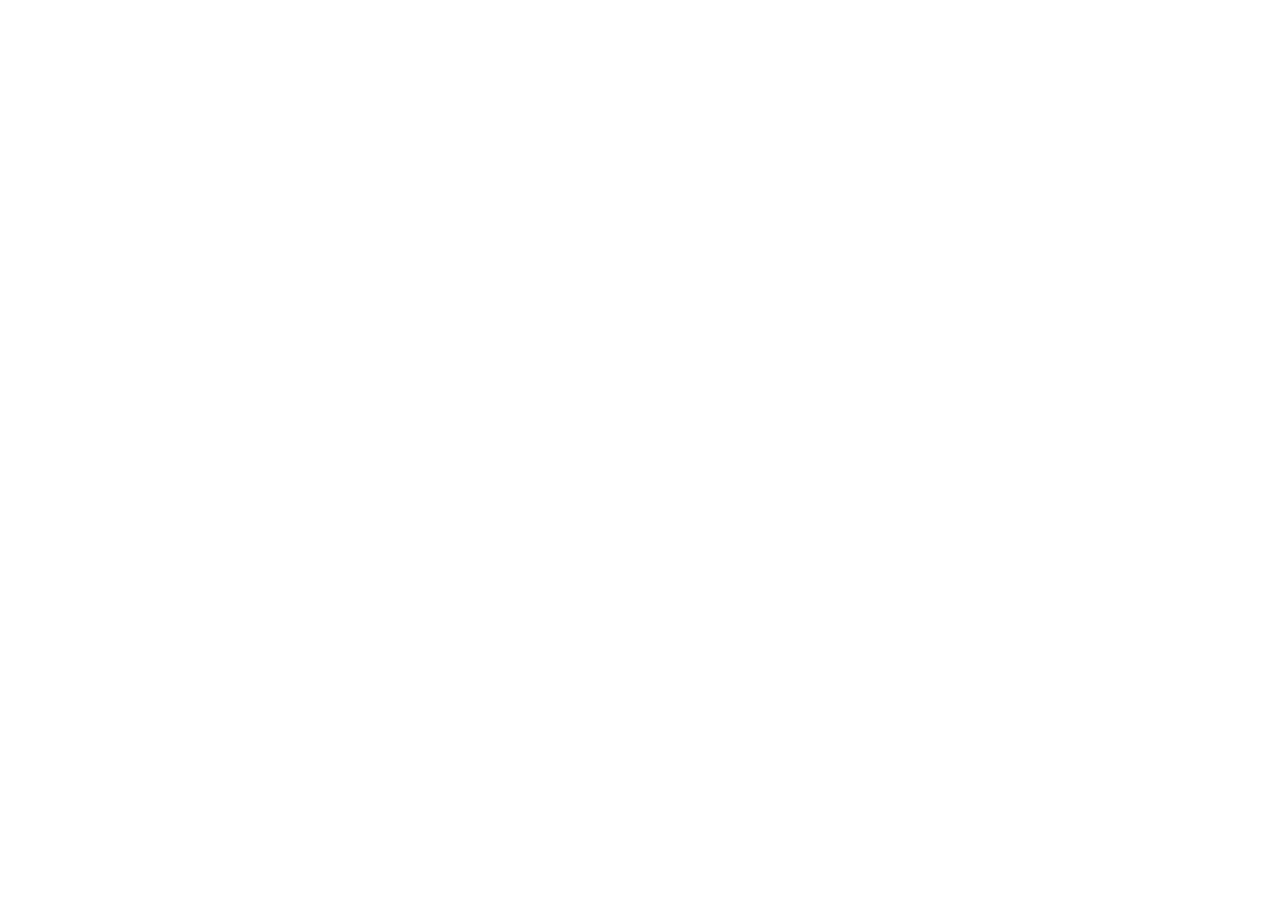
==== commit 2cd97f92: "Move project to xingyu and preserve old demo URLs as redirects" ====
--- a/index.html
+++ b/index.html
@@ -1,51 +1,2 @@
 <!doctype html>
-<html lang="zh-CN">
-<head>
-  <meta charset="utf-8"><meta name="viewport" content="width=device-width,initial-scale=1">
-  <meta name="theme-color" content="#f6f7f3">
-  <meta name="description" content="知意本机微信回复助手：视频、语音与评论一起理解，依据可以核对，回复由你决定。真实运行记录与 Windows 体验包。">
-  <title>知意 · 少一点切换，多一点理解</title>
-  <link rel="stylesheet" href="./showcase.css"><script src="./showcase.js" defer></script>
-</head>
-<body>
-<a class="skip" href="#try">跳到演示</a>
-<header><a href="./showcase.html" class="brand"><span class="mark" aria-hidden="true">知</span>知意</a><nav aria-label="主导航"><a href="#try">看效果</a><a href="#install">本机使用 <span aria-hidden="true">↗</span></a></nav></header>
-<main>
-  <section class="hero">
-    <p class="eyebrow"><span class="dot"></span> 微信旁边，一个轻巧的入口</p>
-    <h1>先读懂分享，<br>再好好回一句。</h1>
-    <p class="lead">视频说了什么，评论在争论什么，对方为什么发给你。<br class="desktop">把依据整理在一起，让回复有内容，也像你自己。</p>
-    <div class="hero-actions"><a class="button" href="#install">获取 Windows 体验包 <span aria-hidden="true">↓</span></a><a class="text-link" href="#try">先看一次真实结果 <span aria-hidden="true">↘</span></a></div>
-    <p class="fine">本页为真实运行记录与编辑演示。实时分析在你自己的电脑运行。</p>
-  </section>
-  <section class="demo" id="try" aria-labelledby="demo-title">
-    <div class="section-title"><div><p class="eyebrow">一次真实分析 · 2026.10.21</p><h2 id="demo-title">6 分 16 秒，不只看开头。</h2></div><span class="record-badge">已完成的实测记录</span></div>
-    <div class="demo-grid">
-      <article class="source">
-        <span class="small-label">来自视频号 · 刘震云演讲剪辑</span>
-        <h3>一句话，为什么有这么大的分量？</h3>
-        <p>通过已登录的本机微信会话，在后台读取视频文件与评论。测试时没有打开或播放这条目标视频。</p>
-        <div class="metrics"><div><b>3 <small>段</small></b><span>完整音轨</span></div><div><b>18 <small>帧</small></b><span>画面采样</span></div><div><b>60 <small>条</small></b><span>评论及回复样本</span></div></div>
-        <details open><summary>这次理解到的内容</summary><p>演讲从《水浒传》的郓哥说起，讲几句话如何改变人的处境，再聊朋友的婚姻和沟通，最后落到《一句顶一万句》。完整音轨已处理；影视混剪画面只做采样，转写中仍有同音字误差。</p></details>
-        <details><summary>分段依据 · 一直处理到结尾</summary><ol class="segments"><li><time>00:00 — 03:00</time><span>从郓哥的故事转到初中朋友；语音转写 594 字。</span></li><li><time>03:00 — 06:00</time><span>继续讲朋友的婚姻与沟通；语音转写 668 字。</span></li><li><time>06:00 — 06:16</time><span>结尾提及《一句顶一万句》；语音转写 78 字。</span></li></ol></details>
-        <details><summary>评论如何参与判断</summary><p>本次取得 60 条评论及回复，最高 25 赞。本机结果保留原文、实际点赞数与已返回的回复关系，按点赞数排序。公开页不展示用户昵称和整段评论原文。</p><p class="callout">视频原文是主要依据；评论补充不同看法。点赞表示热度，不代表正确，也不是“可信度权重”。</p></details>
-        <p class="run-note">本机耗时 66.3 秒 · DeepSeek Flash · 非通用速度承诺</p>
-      </article>
-      <article class="reply-panel">
-        <div class="reply-heading"><span class="small-label">可编辑回复</span><span class="plain-badge">实测原始输出</span></div>
-        <label for="demo-reply">先有想法，再用自己的语气说。</label>
-        <textarea id="demo-reply" rows="7">刘震云讲郓哥那两句话牵出几条人命，这个例子挺抓人的。一句话的分量有时候真比一堆道理重，不过那句让人动心的话，估计谁也说不准。</textarea>
-        <div class="reply-actions"><button type="button" id="copy">复制这段回复</button><button type="button" id="reset" class="quiet">恢复原文</button></div><p id="copy-status" class="status" role="status" aria-live="polite">可以在这里修改，不会发送或上传。</p>
-        <div class="person-note"><span aria-hidden="true">↳</span><div><strong>同一段内容，回给不同的人。</strong><p>本机助手可以记住你填写的称呼和关系习惯。它们是你的备注，不会自动读取好友名单或给人贴标签。</p></div></div>
-        <div class="bubble-preview"><span class="mini-ball" aria-hidden="true">知</span><div><strong>需要时唤醒，用完就收起。</strong><p>点击悬浮球，或按 <kbd>Ctrl</kbd> + <kbd>Alt</kbd> + <kbd>R</kbd>。<br>点开微信卡片一次 → 从微信接入 → 查看依据 → 编辑复制。</p></div></div>
-      </article>
-    </div>
-  </section>
-  <section class="install" id="install" aria-labelledby="install-title">
-    <div><p class="eyebrow">把体验带回自己的电脑</p><h2 id="install-title">一个本机包，按需启用。</h2><p>悬浮客户端约 114 KiB，使用 Windows 系统组件。<br>语音模型首次下载后留在本机，微信连接器单独安装。</p></div>
-    <div class="install-card"><ol><li><b>01</b><span><strong>解压本机体验包</strong>准备 Node.js 22+；视频另需 Python 3.11 / 3.12。</span></li><li><b>02</b><span><strong>运行 setup.cmd</strong>安装视频依赖与语音模型。密钥可在悬浮窗“服务 → DeepSeek 密钥”中验证并保存。</span></li><li><b>03</b><span><strong>运行 start-local.cmd</strong>打开悬浮球。视频号评论功能另装连接器并登录自己的微信。</span></li></ol><a class="button wide" href="https://github.com/MTMT0111/haohaohui-demo/releases/download/desktop-2026.10.21/zhiyi-windows-local.zip">下载 Windows 本机包 <span aria-hidden="true">↓</span></a><div class="download-links"><a href="https://github.com/MTMT0111/haohaohui-demo/releases/tag/desktop-2026.10.21">可选连接器、校验值与说明 ↗</a><a href="./text-demo.html">只体验文字示例 ↗</a></div></div>
-  </section>
-  <section class="faq" aria-label="使用前说明"><details open><summary>本轮更新：更快换一句，更多可核对的依据</summary><p>相同视频资料在本机复用十分钟。真实约24秒视频首次分析19.6秒，换一句4.9秒；9分53秒视频完整处理4段、2305字转写、52条评论，首次96.6秒，换一句4.4秒。速度取决于本机转写和网络，不承诺所有视频相同。</p><p>新增阶段进度、DeepSeek密钥设置、最多200条评论与回复的分页读取、带来源编号的分析，以及回复下方自动显示的真实相关视频候选。候选未核查，评论只代表实际返回样本。本页仍是已完成实测的展示，不是在线实时AI。</p></details><details><summary>把这个链接发给朋友，朋友能直接用吗？</summary><p>可以随时打开本页、编辑复制实测回复和使用文字示例；这些不调用实时 AI。要分析自己的视频和微信内容，需要下载本机包、配置自己的模型密钥，视频号功能还需要本人登录的微信会话。公开页不会借用作者的微信或 API 密钥。</p></details><details><summary>微信卡片能直接拖入吗？</summary><p>微信私有视频号卡片不能直接当作文件拖入。请先在微信点开原卡片一次，再点“从微信接入”或按 Ctrl+Alt+V，核对标题、作者和时间后选择原视频，不用看完。连接器使用真实视频标识，主流程不依赖 OCR；视频号会话需保持连接。视频文件和可复制的原分享链接仍可拖入，视频文件本身不包含评论身份。</p></details><details><summary>多长的视频都能分析吗？</summary><p>已移除 60 秒限制，按每 3 分钟一段处理完整音轨并取 6 帧。真实验证通过 6 分 16 秒的视频。当前文件上限 512 MiB / 4K，处理时限 90 分钟，另有证据容量限制；不能保证任意时长、编码和权限的视频都成功，超限会报错，不截断后冒充完整分析。</p></details><details><summary>微信连接器会改变什么？</summary><p>可选连接器基于开源 wx_channel，需要本人确认安装 SunnyRoot 根证书并启用微信进程代理，仅使用本机登录会话。微信升级、权限或会话过期可能影响可用性。文件分析不需要安装它；安装步骤和退出说明随包提供。</p></details></section>
-</main>
-<footer><span>知意 · 理解在前，回复由你。</span><span>Windows 实测 · 手机端尚待实体设备验收</span></footer>
-</body></html>
+<html lang="zh-CN"><head><meta charset="utf-8"><meta name="viewport" content="width=device-width,initial-scale=1"><meta http-equiv="refresh" content="0;url=https://mtmt0111.github.io/xingyu/"><link rel="canonical" href="https://mtmt0111.github.io/xingyu/"><title>知意 · 已迁移至统一项目</title><style>body{font:18px/1.8 system-ui,sans-serif;max-width:620px;margin:12vh auto;padding:24px;background:#f6f7f3;color:#20382f}a{color:#286b54}</style></head><body><h1>知意已经搬到统一项目。</h1><p>源码、演示与安装包都在 MTMT0111/xingyu。</p><p><a href="https://mtmt0111.github.io/xingyu/">打开新演示页 →</a></p><p><a href="https://github.com/MTMT0111/xingyu">查看使用说明、下载或参与共创</a></p></body></html>
